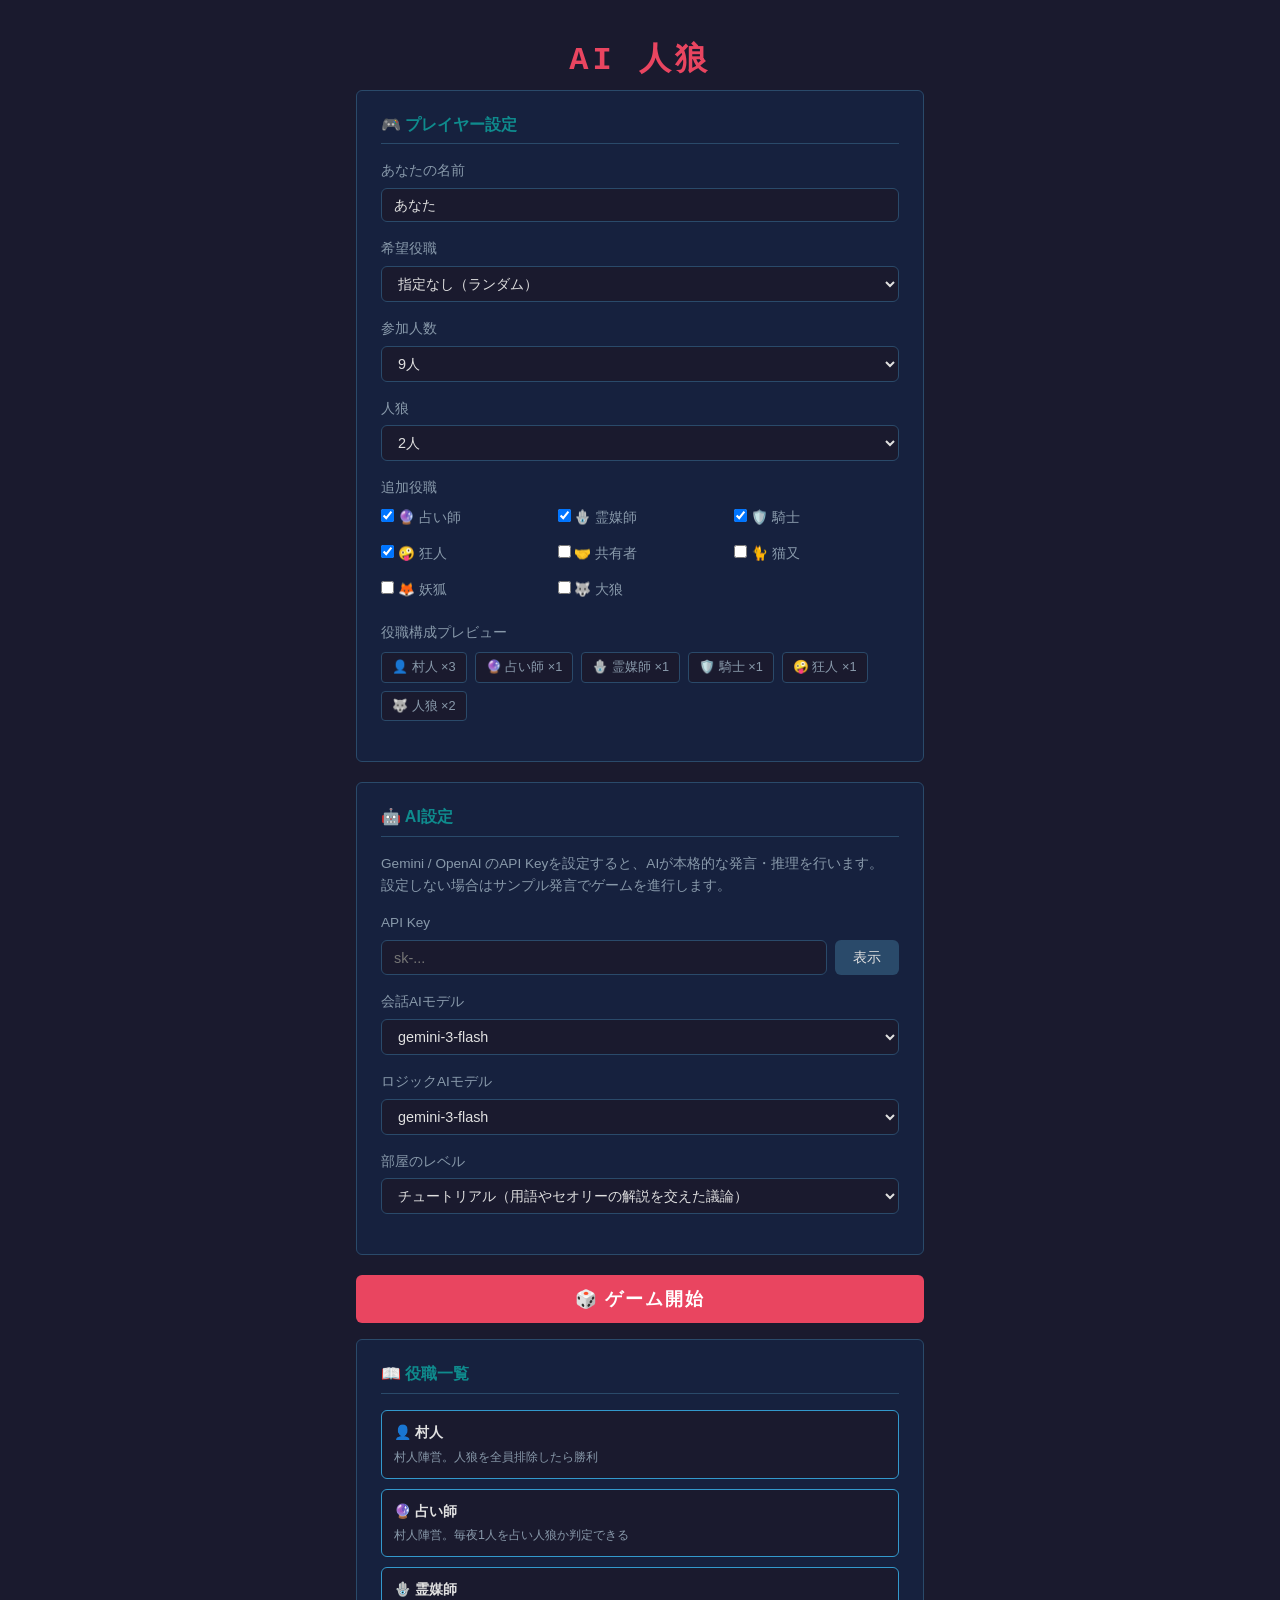
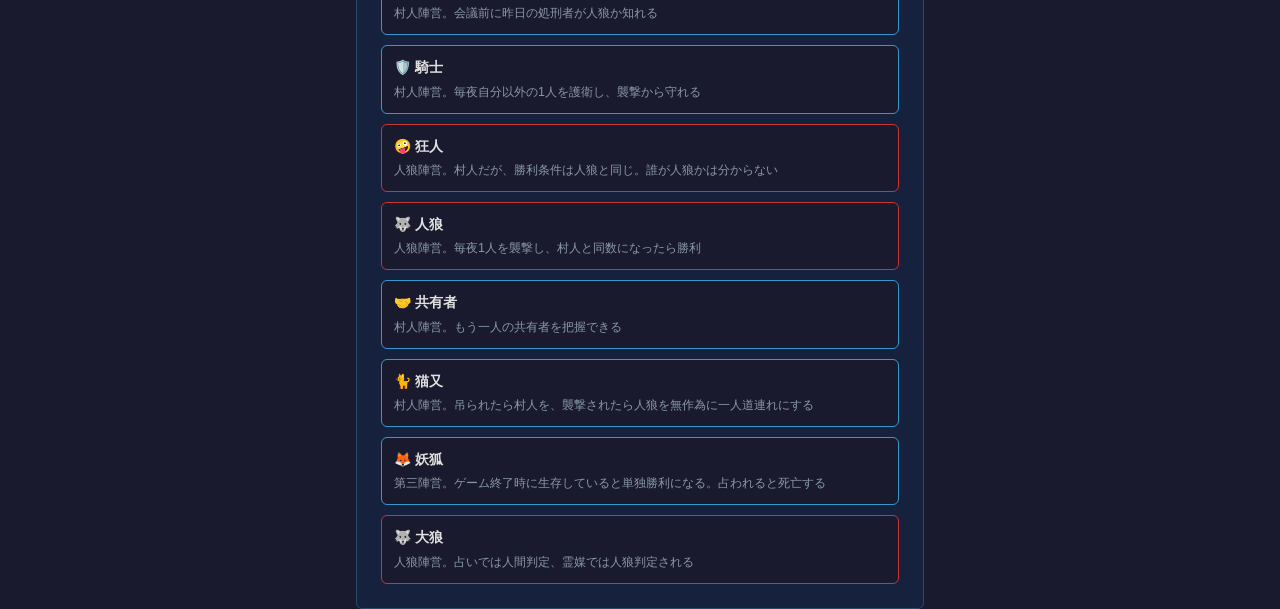
==== index.html @ 5c93369c "feat: implement all spec changes - role renames, portraits, vote modal, night actions, day0 seer, fi" ====
<!DOCTYPE html>
<html lang="ja">
<head>
  <meta charset="UTF-8" />
  <meta name="viewport" content="width=device-width, initial-scale=1.0" />
  <title>AI人狼 – ロビー</title>
  <link rel="stylesheet" href="css/style.css" />
</head>
<body>

  <main class="lobby">
    <h1 class="lobby__title">AI 人狼</h1>

    <button id="resume-btn" class="btn btn--secondary" style="display:none; width:100%; margin-bottom:16px;">
      ▶ 途中のゲームを再開する
    </button>

    <!-- ゲーム設定フォーム -->
    <form id="setup-form">
      <div class="card">
        <h2 class="card__title">🎮 プレイヤー設定</h2>

        <div class="form-group">
          <label for="player-name">あなたの名前</label>
          <input
            type="text"
            id="player-name"
            class="form-control"
            placeholder="村人A"
            maxlength="16"
            value="あなた"
          />
        </div>

        <div class="form-group">
          <label for="preferred-role">希望役職</label>
          <select id="preferred-role" class="form-control">
            <option value="">指定なし（ランダム）</option>
            <option value="villager">👤 村人</option>
            <option value="seer">🔮 占い師</option>
            <option value="medium">🪬 霊媒師</option>
            <option value="hunter">🛡️ 騎士</option>
            <option value="madman">🤪 狂人</option>
            <option value="werewolf">🐺 人狼</option>
            <option value="shared">🤝 共有者</option>
            <option value="cat">🐈 猫又</option>
            <option value="fox">🦊 妖狐</option>
            <option value="white_wolf">🐺 大狼</option>
          </select>
        </div>

        <div class="form-group">
          <label for="player-count">参加人数</label>
          <select id="player-count" class="form-control">
            <option value="8">8人</option>
            <option value="9" selected>9人</option>
            <option value="10">10人</option>
            <option value="11">11人</option>
            <option value="12">12人</option>
            <option value="13">13人</option>
            <option value="14">14人</option>
            <option value="15">15人</option>
          </select>
        </div>

        <div class="form-group">
          <label for="werewolf-count">人狼</label>
          <select id="werewolf-count" class="form-control">
            <option value="1">1人</option>
            <option value="2" selected>2人</option>
            <option value="3">3人</option>
            <option value="4">4人</option>
          </select>
        </div>

        <div class="form-group">
          <label>追加役職</label>
          <div class="role-options">
            <label class="role-option"><input type="checkbox" name="optional-role" value="seer" checked /> 🔮 占い師</label>
            <label class="role-option"><input type="checkbox" name="optional-role" value="medium" checked /> 🪬 霊媒師</label>
            <label class="role-option"><input type="checkbox" name="optional-role" value="hunter" checked /> 🛡️ 騎士</label>
            <label class="role-option"><input type="checkbox" name="optional-role" value="madman" checked /> 🤪 狂人</label>
            <label class="role-option"><input type="checkbox" name="optional-role" value="shared" /> 🤝 共有者</label>
            <label class="role-option"><input type="checkbox" name="optional-role" value="cat" /> 🐈 猫又</label>
            <label class="role-option"><input type="checkbox" name="optional-role" value="fox" /> 🦊 妖狐</label>
            <label class="role-option"><input type="checkbox" name="optional-role" value="white_wolf" /> 🐺 大狼</label>
          </div>
        </div>

        <div class="form-group">
          <label>役職構成プレビュー</label>
          <div id="role-preview" class="role-preview"></div>
        </div>
      </div>

      <div class="card">
        <h2 class="card__title">🤖 AI設定</h2>
        <p class="text-muted mt-1">
          Gemini / OpenAI のAPI Keyを設定すると、AIが本格的な発言・推理を行います。<br>
          設定しない場合はサンプル発言でゲームを進行します。
        </p>

        <div class="form-group mt-2">
          <label for="api-key">API Key</label>
          <div class="input-group">
            <input
              type="password"
              id="api-key"
              class="form-control"
              placeholder="sk-..."
              autocomplete="off"
            />
            <button type="button" id="toggle-api-key" class="btn btn--secondary">表示</button>
          </div>
        </div>

        <div class="form-group">
          <label for="ai-model">会話AIモデル</label>
          <select id="ai-model" class="form-control">
            <option value="gemini-3-flash" selected>gemini-3-flash</option>
            <option value="gemini-3.1-pro">gemini-3.0-pro</option>
            <option value="gpt-5">gpt-5</option>
            <option value="gpt-5-thinking">gpt-5-thinking</option>
            <option value="gpt-5.3">gpt-5.3</option>
            <option value="gpt-5.4">gpt-5.4</option>
            <option value="gpt-5.4-pro">gpt-5.4-pro</option>
          </select>
        </div>

        <div class="form-group">
          <label for="logic-ai-model">ロジックAIモデル</label>
          <select id="logic-ai-model" class="form-control">
            <option value="gemini-3-flash" selected>gemini-3-flash</option>
            <option value="gemini-3.1-pro">gemini-3.0-pro</option>
            <option value="gpt-5">gpt-5</option>
            <option value="gpt-5-thinking">gpt-5-thinking</option>
            <option value="gpt-5.3">gpt-5.3</option>
            <option value="gpt-5.4">gpt-5.4</option>
            <option value="gpt-5.4-pro">gpt-5.4-pro</option>
          </select>
        </div>

        <div class="form-group">
          <label for="room-level">部屋のレベル</label>
          <select id="room-level" class="form-control">
            <option value="tutorial" selected>チュートリアル（用語やセオリーの解説を交えた議論）</option>
            <option value="beginner">初級者</option>
            <option value="intermediate">中級者</option>
            <option value="advanced">上級者</option>
          </select>
        </div>
      </div>

      <button type="submit" class="btn btn--start">🎲 ゲーム開始</button>
    </form>

    <!-- ルール説明 -->
    <div class="card mt-2">
      <h2 class="card__title">📖 役職一覧</h2>
      <div class="rules-grid">
        <div class="role-card role-card--village">
          <div class="role-card__name">👤 村人</div>
          <div class="role-card__desc">村人陣営。人狼を全員排除したら勝利</div>
        </div>
        <div class="role-card role-card--village">
          <div class="role-card__name">🔮 占い師</div>
          <div class="role-card__desc">村人陣営。毎夜1人を占い人狼か判定できる</div>
        </div>
        <div class="role-card role-card--village">
          <div class="role-card__name">🪬 霊媒師</div>
          <div class="role-card__desc">村人陣営。会議前に昨日の処刑者が人狼か知れる</div>
        </div>
        <div class="role-card role-card--village">
          <div class="role-card__name">🛡️ 騎士</div>
          <div class="role-card__desc">村人陣営。毎夜自分以外の1人を護衛し、襲撃から守れる</div>
        </div>
        <div class="role-card role-card--werewolf">
          <div class="role-card__name">🤪 狂人</div>
          <div class="role-card__desc">人狼陣営。村人だが、勝利条件は人狼と同じ。誰が人狼かは分からない</div>
        </div>
        <div class="role-card role-card--werewolf">
          <div class="role-card__name">🐺 人狼</div>
          <div class="role-card__desc">人狼陣営。毎夜1人を襲撃し、村人と同数になったら勝利</div>
        </div>
        <div class="role-card role-card--village">
          <div class="role-card__name">🤝 共有者</div>
          <div class="role-card__desc">村人陣営。もう一人の共有者を把握できる</div>
        </div>
        <div class="role-card role-card--village">
          <div class="role-card__name">🐈 猫又</div>
          <div class="role-card__desc">村人陣営。吊られたら村人を、襲撃されたら人狼を無作為に一人道連れにする</div>
        </div>
        <div class="role-card role-card--village">
          <div class="role-card__name">🦊 妖狐</div>
          <div class="role-card__desc">第三陣営。ゲーム終了時に生存していると単独勝利になる。占われると死亡する</div>
        </div>
        <div class="role-card role-card--werewolf">
          <div class="role-card__name">🐺 大狼</div>
          <div class="role-card__desc">人狼陣営。占いでは人間判定、霊媒では人狼判定される</div>
        </div>
      </div>
    </div>
  </main>

  <script src="js/config.js"></script>
  <script src="js/game.js"></script>
  <script src="js/main.js"></script>
</body>
</html>
---- css/style.css ----
/* ===== リセット & ベース ===== */
*, *::before, *::after {
  box-sizing: border-box;
  margin: 0;
  padding: 0;
}

:root {
  --bg: #1a1a2e;
  --bg-card: #16213e;
  --bg-post: #0f3460;
  --bg-system: #1a3a1a;
  --accent: #e94560;
  --accent2: #0f8b8d;
  --text: #e0e0e0;
  --text-muted: #8899aa;
  --text-system: #88cc88;
  --border: #2a4a6a;
  --wolf: #cc3333;
  --village: #3399cc;
  --radius: 6px;
  --font-mono: 'Courier New', 'MS Gothic', monospace;
  --font-main: 'Segoe UI', 'Hiragino Kaku Gothic ProN', 'Meiryo', sans-serif;
}

html, body {
  height: 100%;
}

body {
  background-color: var(--bg);
  color: var(--text);
  font-family: var(--font-main);
  font-size: 14px;
  line-height: 1.6;
}

a { color: var(--accent2); text-decoration: none; }
a:hover { text-decoration: underline; }

h1, h2, h3 { line-height: 1.3; }

/* ===== サイトヘッダー ===== */
.site-header {
  background: var(--bg-card);
  border-bottom: 2px solid var(--accent);
  padding: 12px 20px;
  display: flex;
  align-items: center;
  gap: 12px;
}

.site-header__title {
  font-size: 1.4rem;
  font-weight: bold;
  color: var(--accent);
  font-family: var(--font-mono);
  letter-spacing: 2px;
}

.site-header__sub {
  font-size: 0.8rem;
  color: var(--text-muted);
}

/* ===== ロビーページ ===== */
.lobby {
  max-width: 600px;
  margin: 40px auto;
  padding: 0 16px;
}

.lobby__title {
  text-align: center;
  font-size: 2rem;
  color: var(--accent);
  font-family: var(--font-mono);
  letter-spacing: 4px;
  margin-bottom: 8px;
}

.lobby__subtitle {
  text-align: center;
  color: var(--text-muted);
  margin-bottom: 32px;
  font-size: 0.9rem;
}

.card {
  background: var(--bg-card);
  border: 1px solid var(--border);
  border-radius: var(--radius);
  padding: 24px;
  margin-bottom: 20px;
}

.card__title {
  font-size: 1rem;
  color: var(--accent2);
  margin-bottom: 16px;
  border-bottom: 1px solid var(--border);
  padding-bottom: 8px;
}

/* ===== フォーム ===== */
.form-group {
  margin-bottom: 16px;
}

.form-group label {
  display: block;
  margin-bottom: 6px;
  color: var(--text-muted);
  font-size: 0.85rem;
}

.form-control {
  width: 100%;
  background: var(--bg);
  border: 1px solid var(--border);
  border-radius: var(--radius);
  color: var(--text);
  padding: 8px 12px;
  font-size: 0.9rem;
  font-family: var(--font-main);
  transition: border-color 0.2s;
}

.form-control:focus {
  outline: none;
  border-color: var(--accent2);
}

.form-control option {
  background: var(--bg-card);
}

.input-group {
  display: flex;
  gap: 8px;
}

.input-group .form-control {
  flex: 1;
}

/* ===== ボタン ===== */
.btn {
  display: inline-block;
  padding: 8px 18px;
  border-radius: var(--radius);
  border: none;
  cursor: pointer;
  font-size: 0.9rem;
  font-family: var(--font-main);
  transition: opacity 0.15s, transform 0.1s;
  white-space: nowrap;
}

.btn:hover { opacity: 0.85; }
.btn:active { transform: scale(0.97); }
.btn:disabled { opacity: 0.5; cursor: not-allowed; transform: none; }

.btn--primary {
  background: var(--accent);
  color: #fff;
  font-weight: bold;
}

.btn--secondary {
  background: var(--border);
  color: var(--text);
}

.btn--start {
  width: 100%;
  padding: 12px;
  font-size: 1.1rem;
  background: var(--accent);
  color: #fff;
  font-weight: bold;
  letter-spacing: 2px;
}

.btn--vote {
  background: #5a2020;
  color: #ffaaaa;
  border: 1px solid #cc3333;
  margin: 4px;
}

.btn--vote:hover { background: #7a2020; }

.btn--night {
  background: #1a2a5a;
  color: #aaccff;
  border: 1px solid var(--border);
  margin: 4px;
}

.btn--night:hover { background: #2a3a7a; }

/* ===== 役職プレビュー ===== */
.role-preview {
  display: flex;
  flex-wrap: wrap;
  gap: 8px;
  margin-top: 8px;
}

.role-options {
  display: grid;
  grid-template-columns: repeat(auto-fit, minmax(160px, 1fr));
  gap: 8px 12px;
  margin-top: 8px;
}

.role-option {
  display: flex;
  align-items: center;
  gap: 8px;
  font-size: 0.85rem;
  color: var(--text);
}

.role-badge {
  background: var(--bg);
  border: 1px solid var(--border);
  border-radius: 4px;
  padding: 4px 10px;
  font-size: 0.8rem;
  color: var(--text-muted);
}

/* ===== ゲームページレイアウト ===== */
.game-layout {
  display: grid;
  grid-template-columns: 1fr 240px;
  grid-template-rows: auto 1fr auto auto;
  grid-template-areas:
    "header header"
    "bbs    sidebar"
    "action sidebar"
    "chat   sidebar";
  height: 100vh;
  gap: 0;
}

.game-header {
  grid-area: header;
  background: var(--bg-card);
  border-bottom: 1px solid var(--border);
  padding: 8px 16px;
  display: flex;
  align-items: center;
  gap: 16px;
  flex-wrap: wrap;
}

.game-header__phase {
  font-size: 1rem;
  font-weight: bold;
  color: var(--accent);
}

.game-header__day {
  color: var(--text-muted);
  font-size: 0.9rem;
}

.game-header__role {
  margin-left: auto;
  background: var(--bg);
  border: 1px solid var(--border);
  border-radius: 4px;
  padding: 4px 10px;
  font-size: 0.85rem;
  color: var(--accent2);
}

/* ===== BBS エリア ===== */
.bbs-area {
  grid-area: bbs;
  overflow: hidden;
  display: flex;
  flex-direction: column;
  border-right: 1px solid var(--border);
}

#bbs-container {
  flex: 1;
  overflow-y: auto;
  padding: 12px;
  scroll-behavior: smooth;
}

/* ===== BBS 投稿 ===== */
.bbs-post {
  margin-bottom: 4px;
  animation: fadeIn 0.2s ease;
}

@keyframes fadeIn {
  from { opacity: 0; transform: translateY(4px); }
  to   { opacity: 1; transform: translateY(0); }
}

.bbs-post__row {
  display: flex;
  align-items: baseline;
  gap: 8px;
  padding: 5px 10px;
  background: var(--bg-card);
  border: 1px solid var(--border);
  border-radius: var(--radius);
}

.bbs-post__bookmark {
  display: inline-flex;
  align-items: center;
}

.bbs-post__bookmark-checkbox {
  cursor: pointer;
}

.bbs-post__name {
  color: #ffcc66;
  font-weight: bold;
  white-space: nowrap;
  flex-shrink: 0;
  min-width: 60px;
  max-width: 140px;
  overflow: hidden;
  text-overflow: ellipsis;
}

.bbs-post__body {
  flex: 1;
  font-size: 0.9rem;
  line-height: 1.6;
  word-break: break-word;
}

/* 投票発言 */
.bbs-post--vote .bbs-post__body {
  color: #ffaaaa;
  font-style: italic;
}

/* システムメッセージ */
.bbs-post--system {
  margin: 8px 0;
}

.bbs-post__system {
  background: var(--bg-system);
  border: 1px solid #3a6a3a;
  border-radius: var(--radius);
  padding: 8px 14px;
  font-size: 0.85rem;
  color: var(--text-system);
  display: flex;
  align-items: center;
  gap: 8px;
}

/* フェーズヘッダー */
.bbs-phase-header {
  text-align: center;
  color: var(--text-muted);
  font-size: 0.8rem;
  letter-spacing: 2px;
  margin: 16px 0 8px;
  border-top: 1px dashed var(--border);
  padding-top: 12px;
}

/* タイピングインジケーター */
.bbs-typing {
  color: var(--text-muted);
  font-size: 0.8rem;
  font-style: italic;
  padding: 6px 12px;
  animation: blink 1s ease infinite;
}

@keyframes blink {
  0%, 100% { opacity: 1; }
  50% { opacity: 0.4; }
}

/* ===== アクションエリア ===== */
.action-area {
  grid-area: action;
  background: var(--bg-card);
  border-top: 1px solid var(--border);
  padding: 8px 16px;
  min-height: 0;
}

/* ===== 常時チャット入力バー ===== */
.chat-bar {
  grid-area: chat;
  background: var(--bg-card);
  border-top: 1px solid var(--accent);
  padding: 8px 12px;
}

.chat-form {
  display: flex;
  flex-direction: column;
  gap: 6px;
}

.chat-form__top {
  display: flex;
  gap: 8px;
  align-items: center;
}

#chat-top-actions {
  display: inline-flex;
  gap: 6px;
}

.chat-form__bottom {
  display: flex;
  gap: 8px;
  align-items: flex-end;
}

.chat-role-label {
  background: var(--bg);
  border: 1px solid var(--border);
  border-radius: 4px;
  padding: 4px 10px;
  font-size: 0.85rem;
  color: var(--accent2);
  white-space: nowrap;
  flex-shrink: 0;
}

.btn--sm {
  padding: 4px 10px;
  font-size: 0.8rem;
}

.co-role-select {
  width: auto;
  font-size: 0.8rem;
  padding: 4px 8px;
}

.chat-input {
  flex: 1;
  background: var(--bg);
  border: 1px solid var(--border);
  border-radius: var(--radius);
  color: var(--text);
  padding: 6px 10px;
  font-family: var(--font-main);
  font-size: 0.9rem;
  resize: none;
}

#chat-submit {
  align-self: stretch;
}

.chat-input:focus {
  outline: none;
  border-color: var(--accent2);
}

.action-label {
  color: var(--text-muted);
  font-size: 0.85rem;
  margin-bottom: 8px;
}
.sidebar {
  grid-area: sidebar;
  background: var(--bg-card);
  overflow-y: auto;
  padding: 12px;
}

.sidebar__title {
  font-size: 0.8rem;
  color: var(--text-muted);
  letter-spacing: 1px;
  margin-bottom: 10px;
  border-bottom: 1px solid var(--border);
  padding-bottom: 6px;
}

/* ===== プレイヤーカード ===== */
.player-card {
  display: flex;
  align-items: center;
  gap: 6px;
  padding: 8px 10px;
  margin-bottom: 6px;
  background: var(--bg);
  border: 1px solid var(--border);
  border-radius: var(--radius);
  font-size: 0.875rem;
  transition: opacity 0.3s;
  width: 100%;
  min-width: 0;
  box-sizing: border-box;
  text-align: left;
  cursor: pointer;
  color: inherit;
  appearance: none;
}

.player-card--dead {
  opacity: 0.4;
  text-decoration: line-through;
}

.player-card--active {
  border-color: #cccc00;
  background: #2a2800;
  box-shadow: 0 0 0 1px #cccc00 inset;
}

.player-card--vote-target {
  border-color: var(--accent);
  box-shadow: 0 0 0 1px var(--accent) inset;
}

.player-card:focus-visible {
  outline: 2px solid var(--accent2);
  outline-offset: 1px;
}

.player-card__name {
  flex: 1;
}

.badge {
  font-size: 0.7rem;
  padding: 2px 6px;
  border-radius: 3px;
  white-space: nowrap;
}

.badge--human {
  background: var(--accent2);
  color: #fff;
}

.badge--dead {
  background: #660000;
  color: #ffaaaa;
}

.btn--active {
  border: 1px solid var(--accent2);
}

.btn--bookmark-active {
  background: #7a3800;
  color: #ffaa44;
  border: 1px solid #ff8800;
}

/* ===== 終了モーダル ===== */
.modal-overlay {
  position: fixed;
  inset: 0;
  background: rgba(0, 0, 0, 0.75);
  display: flex;
  align-items: center;
  justify-content: center;
  z-index: 100;
}

.modal-overlay.hidden {
  display: none;
}

.modal {
  background: var(--bg-card);
  border: 2px solid var(--accent);
  border-radius: var(--radius);
  padding: 32px;
  max-width: 440px;
  width: 90%;
  text-align: center;
}

.modal__title {
  font-size: 1.5rem;
  color: var(--accent);
  margin-bottom: 20px;
  font-family: var(--font-mono);
}

.end-result {
  font-size: 1.3rem;
  font-weight: bold;
  margin-bottom: 12px;
}

.player-roles {
  margin: 16px 0;
  text-align: left;
  font-size: 0.85rem;
  color: var(--text-muted);
  line-height: 2;
}

.font-bold { font-weight: bold; color: var(--text); }

/* ===== ルール説明 ===== */
.rules-grid {
  display: grid;
  grid-template-columns: 1fr;
  gap: 10px;
  margin-top: 8px;
}

.role-card {
  background: var(--bg);
  border: 1px solid var(--border);
  border-radius: var(--radius);
  padding: 10px 12px;
}

.role-card__name {
  font-weight: bold;
  margin-bottom: 4px;
}

.role-card__desc {
  font-size: 0.78rem;
  color: var(--text-muted);
}

.role-card--werewolf { border-color: var(--wolf); }
.role-card--village  { border-color: var(--village); }

/* ===== ユーティリティ ===== */
.text-center { text-align: center; }
.mt-1 { margin-top: 8px; }
.mt-2 { margin-top: 16px; }
.text-muted { color: var(--text-muted); font-size: 0.85rem; }

/* ===== スクロールバー ===== */
::-webkit-scrollbar { width: 6px; }
::-webkit-scrollbar-track { background: var(--bg); }
::-webkit-scrollbar-thumb { background: var(--border); border-radius: 3px; }

/* ===== レスポンシブ ===== */
@media (max-width: 640px) {
  .game-layout {
    grid-template-columns: 1fr;
    grid-template-rows: auto 1fr auto auto auto;
    grid-template-areas:
      "header"
      "bbs"
      "action"
      "chat"
      "sidebar";
  }

  .sidebar {
    border-top: 1px solid var(--border);
    overflow-x: auto;
    overflow-y: hidden;
    display: flex;
    flex-wrap: nowrap;
    gap: 6px;
    padding: 6px 8px;
    align-items: center;
  }

  .sidebar__title {
    display: none;
  }

  #player-list {
    display: flex;
    flex-wrap: nowrap;
    gap: 6px;
    align-items: center;
  }

  .player-card {
    padding: 4px 8px;
    font-size: 0.8rem;
    flex-shrink: 0;
    white-space: nowrap;
    margin-bottom: 0;
    max-width: 160px;
    overflow: hidden;
  }

  .bbs-area {
    border-right: none;
  }
}

@media (min-width: 900px) {
  .game-layout {
    grid-template-columns: minmax(0, 1fr) 280px;
  }
}

/* ===== ロジックAI モーダル ===== */
.modal--logic-ai {
  max-width: 560px;
  text-align: left;
}

.logic-ai-content {
  background: var(--bg);
  border: 1px solid var(--border);
  border-radius: var(--radius);
  padding: 14px 16px;
  font-size: 0.85rem;
  line-height: 1.8;
  color: var(--text);
  white-space: pre-wrap;
  max-height: 60vh;
  overflow-y: auto;
  margin-top: 12px;
}

/* ===== ポートレート画像 ===== */
.player-portrait {
  object-fit: cover;
  border-radius: 4px;
  flex-shrink: 0;
  display: inline-block;
  vertical-align: middle;
}

.player-portrait--card {
  width: 70px;
  height: 70px;
}

.player-portrait--post {
  width: 40px;
  height: 40px;
  border-radius: 3px;
}

/* ===== アクションモーダル（投票・夜行動） ===== */
.modal--action {
  max-width: 360px;
}

.modal-player-list {
  display: flex;
  flex-direction: column;
  gap: 8px;
  margin-top: 12px;
  max-height: 50vh;
  overflow-y: auto;
}

.modal-player-btn {
  width: 100%;
  text-align: center;
  padding: 10px 16px;
  font-size: 1rem;
}

/* ===== player-card のポートレート対応 ===== */
.player-card__name {
  flex: 1;
  display: flex;
  align-items: center;
  gap: 8px;
  min-width: 0;
}

/* bbs-post__row のポートレート整列 */
.bbs-post__row {
  align-items: center;
}
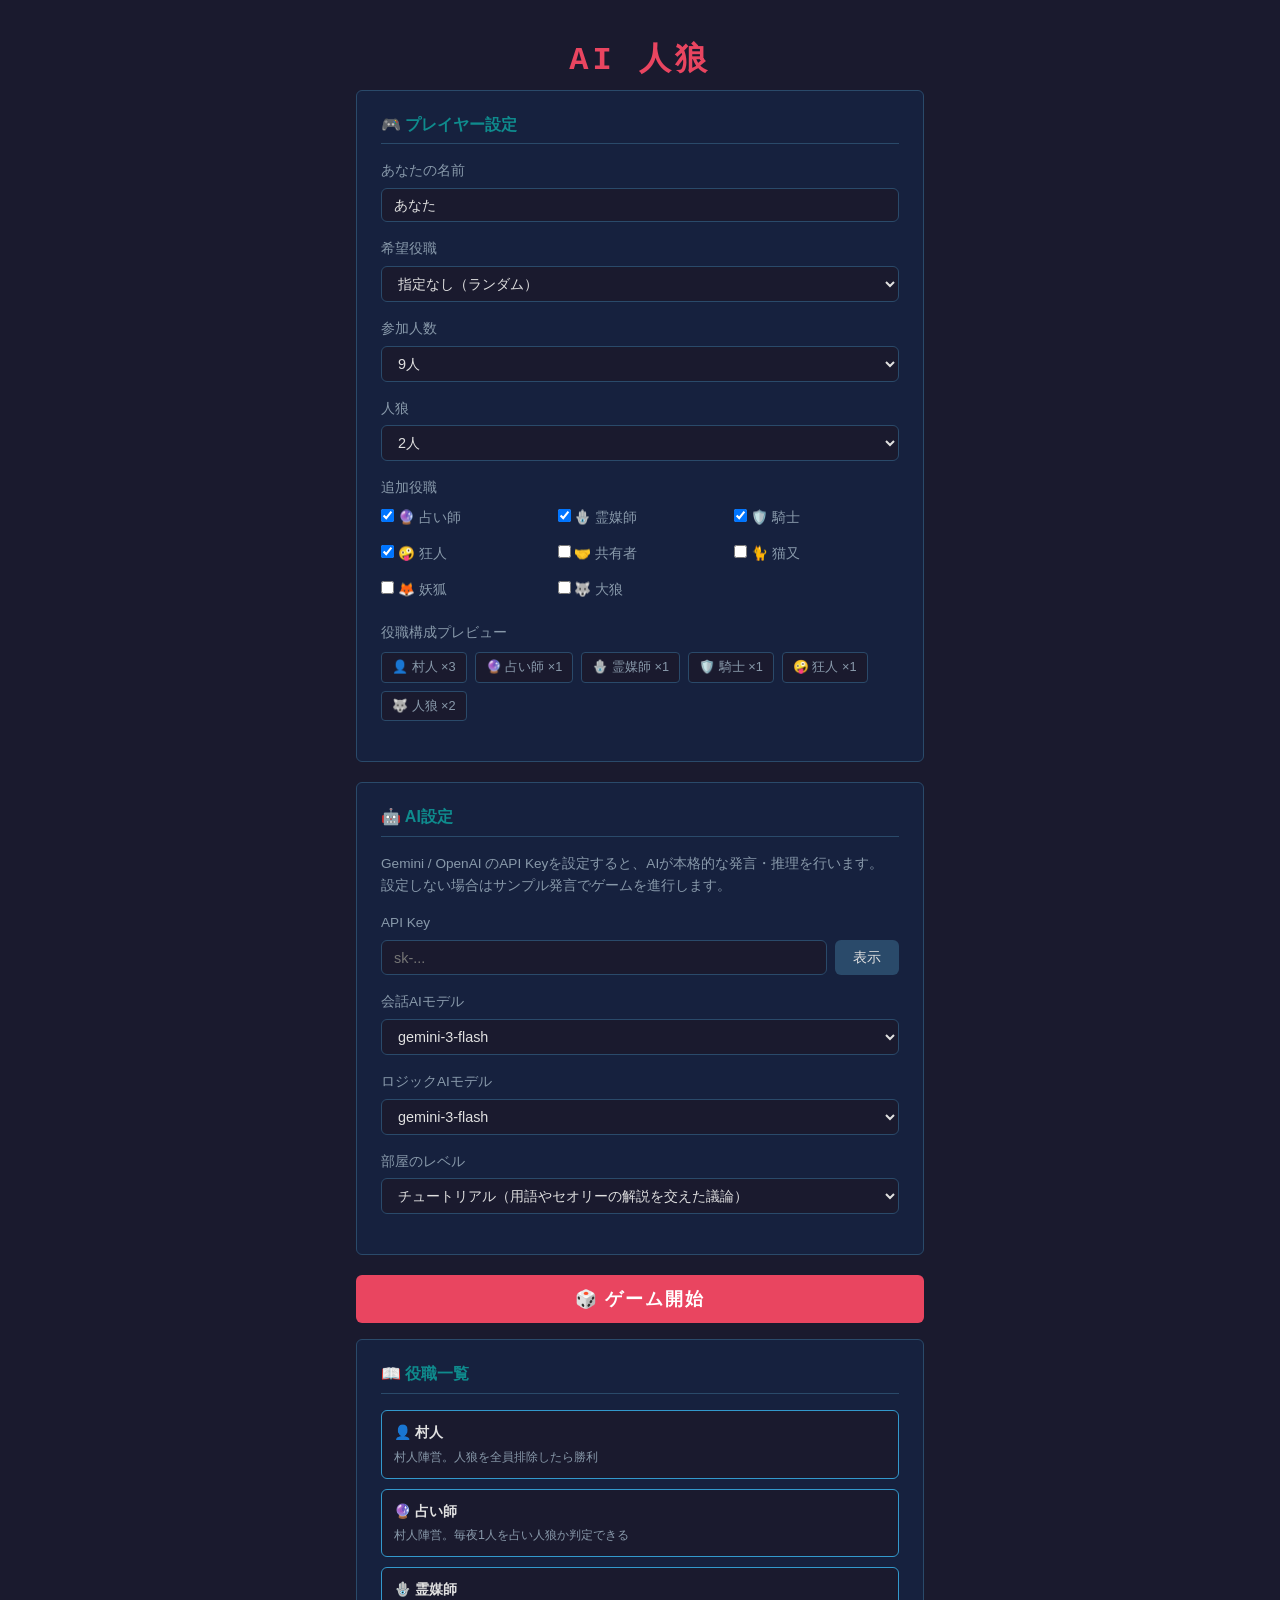
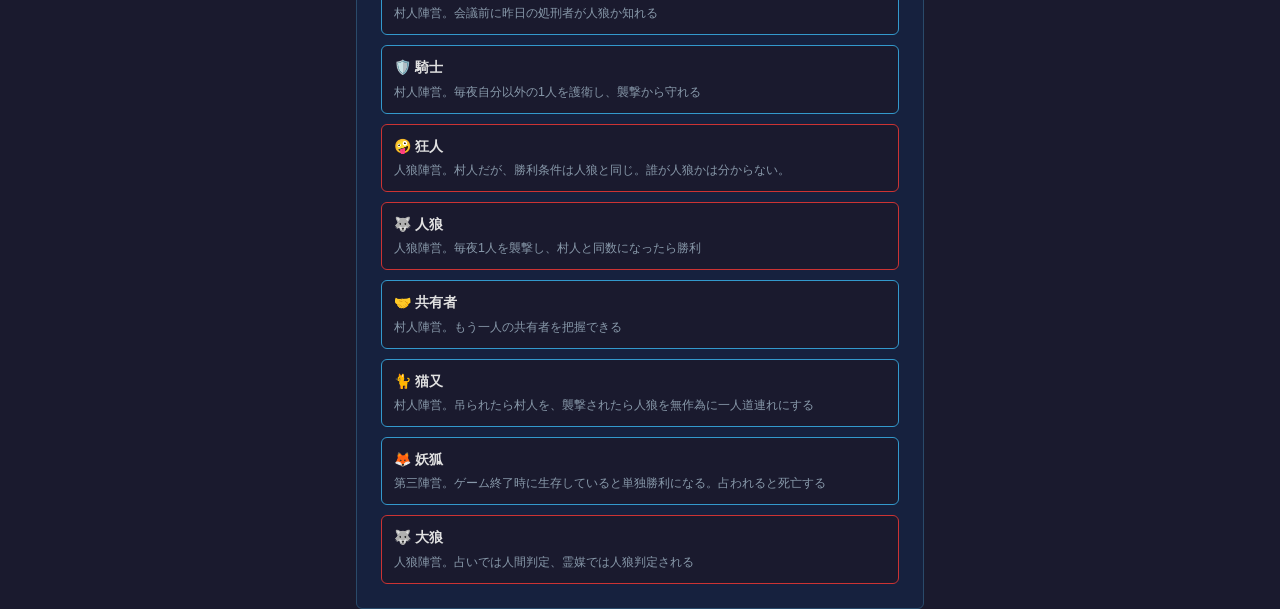
==== commit 612ecf1d: "fix: address code review - isActualWolf helper, CSS variables, remove redundant renderVoteSubmitButt" ====
--- a/index.html
+++ b/index.html
@@ -176,7 +176,7 @@
         </div>
         <div class="role-card role-card--werewolf">
           <div class="role-card__name">🤪 狂人</div>
-          <div class="role-card__desc">人狼陣営。村人だが、勝利条件は人狼と同じ。誰が人狼かは分からない</div>
+          <div class="role-card__desc">人狼陣営。村人だが、勝利条件は人狼と同じ。誰が人狼かは分からない。</div>
         </div>
         <div class="role-card role-card--werewolf">
           <div class="role-card__name">🐺 人狼</div>
--- a/css/style.css
+++ b/css/style.css
@@ -21,6 +21,10 @@
   --radius: 6px;
   --font-mono: 'Courier New', 'MS Gothic', monospace;
   --font-main: 'Segoe UI', 'Hiragino Kaku Gothic ProN', 'Meiryo', sans-serif;
+  --filter-player-color: #cccc00;
+  --filter-player-bg: #2a2800;
+  --filter-bookmark-color: #ff8800;
+  --filter-bookmark-bg: #2a1800;
 }
 
 html, body {
@@ -521,9 +525,9 @@
 }
 
 .player-card--active {
-  border-color: #cccc00;
-  background: #2a2800;
-  box-shadow: 0 0 0 1px #cccc00 inset;
+  border-color: var(--filter-player-color);
+  background: var(--filter-player-bg);
+  box-shadow: 0 0 0 1px var(--filter-player-color) inset;
 }
 
 .player-card--vote-target {
@@ -564,7 +568,7 @@
 .btn--bookmark-active {
   background: #7a3800;
   color: #ffaa44;
-  border: 1px solid #ff8800;
+  border: 1px solid var(--filter-bookmark-color);
 }
 
 /* ===== 終了モーダル ===== */
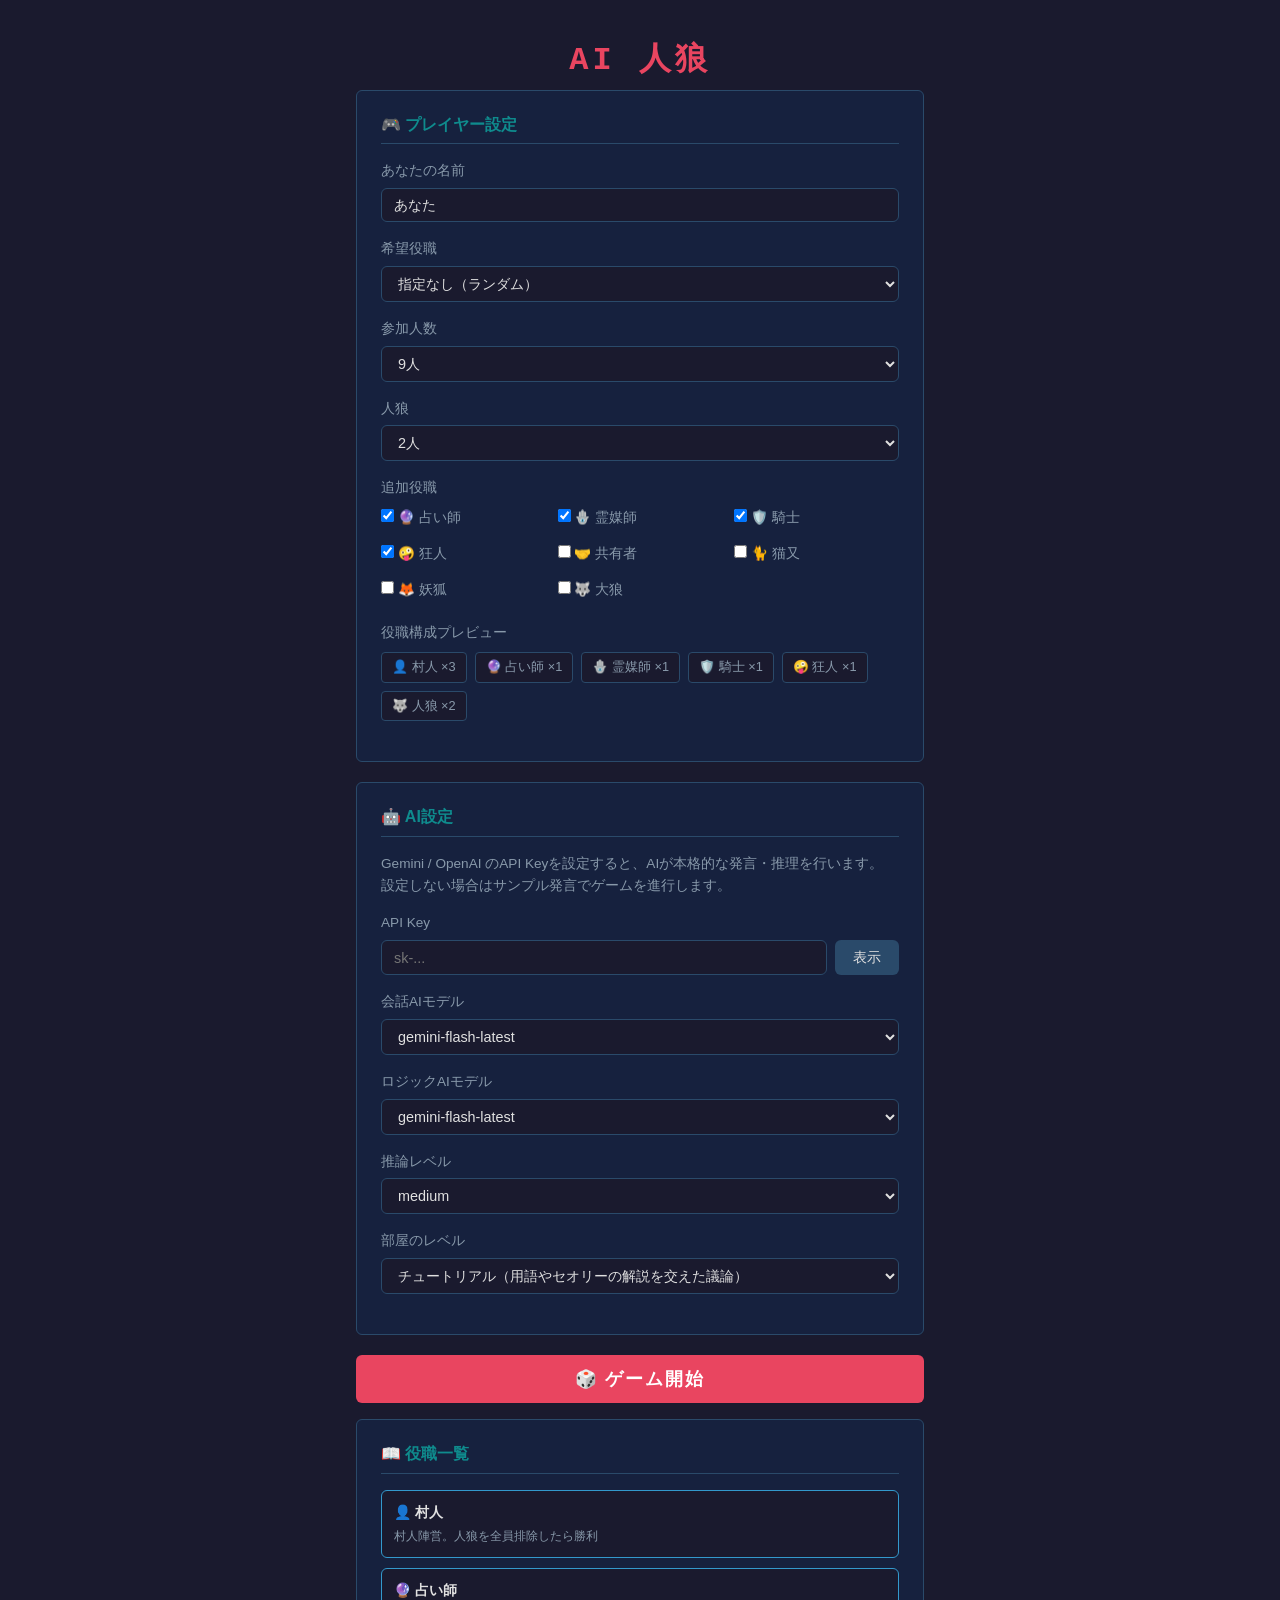
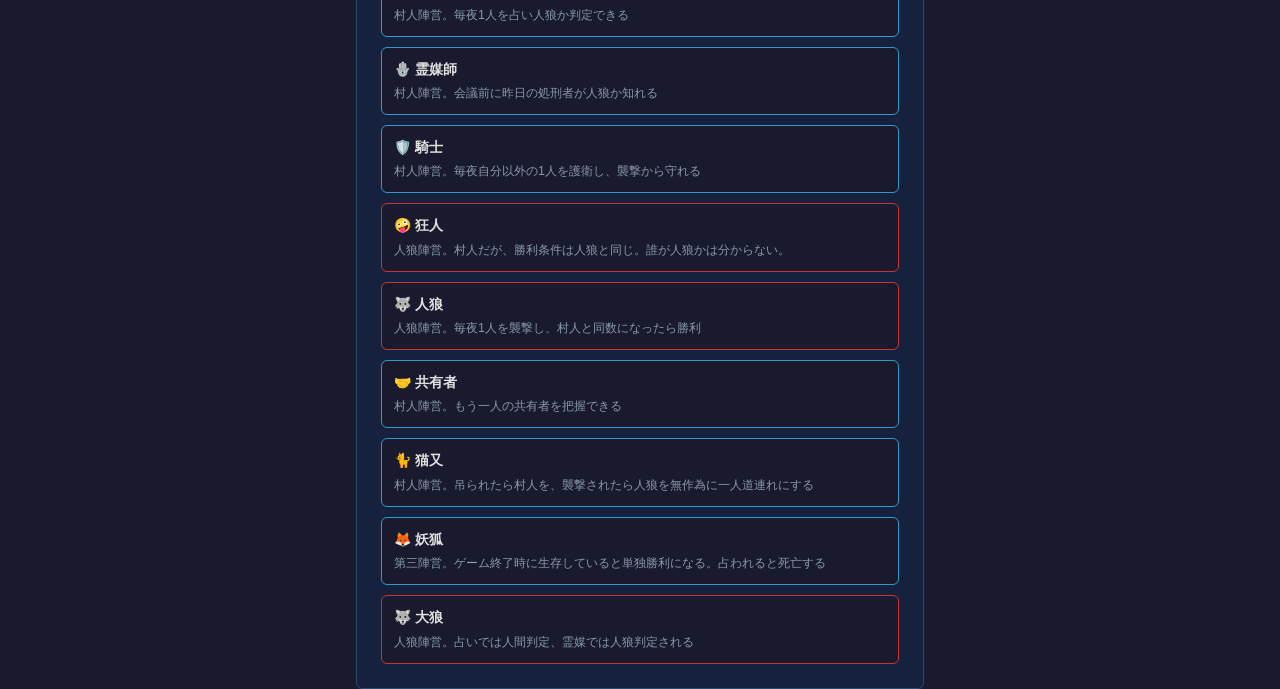
==== commit 5095d231: "feat: update supported LLM models and add reasoning effort setting Agent-Logs-Url: https://github.co" ====
--- a/index.html
+++ b/index.html
@@ -117,26 +117,33 @@
         <div class="form-group">
           <label for="ai-model">会話AIモデル</label>
           <select id="ai-model" class="form-control">
-            <option value="gemini-3-flash" selected>gemini-3-flash</option>
-            <option value="gemini-3.1-pro">gemini-3.0-pro</option>
-            <option value="gpt-5">gpt-5</option>
-            <option value="gpt-5-thinking">gpt-5-thinking</option>
-            <option value="gpt-5.3">gpt-5.3</option>
+            <option value="gemini-flash-latest" selected>gemini-flash-latest</option>
+            <option value="gemini-pro-latest">gemini-pro-latest</option>
+            <option value="gemini-flash-lite-latest">gemini-flash-lite-latest</option>
+            <option value="gpt-5.4-mini">gpt-5.4-mini</option>
             <option value="gpt-5.4">gpt-5.4</option>
-            <option value="gpt-5.4-pro">gpt-5.4-pro</option>
+            <option value="gpt-5.4-nano">gpt-5.4-nano</option>
           </select>
         </div>
 
         <div class="form-group">
           <label for="logic-ai-model">ロジックAIモデル</label>
           <select id="logic-ai-model" class="form-control">
-            <option value="gemini-3-flash" selected>gemini-3-flash</option>
-            <option value="gemini-3.1-pro">gemini-3.0-pro</option>
-            <option value="gpt-5">gpt-5</option>
-            <option value="gpt-5-thinking">gpt-5-thinking</option>
-            <option value="gpt-5.3">gpt-5.3</option>
+            <option value="gemini-flash-latest" selected>gemini-flash-latest</option>
+            <option value="gemini-pro-latest">gemini-pro-latest</option>
+            <option value="gemini-flash-lite-latest">gemini-flash-lite-latest</option>
+            <option value="gpt-5.4-mini">gpt-5.4-mini</option>
             <option value="gpt-5.4">gpt-5.4</option>
-            <option value="gpt-5.4-pro">gpt-5.4-pro</option>
+            <option value="gpt-5.4-nano">gpt-5.4-nano</option>
+          </select>
+        </div>
+
+        <div class="form-group">
+          <label for="reasoning-effort">推論レベル</label>
+          <select id="reasoning-effort" class="form-control">
+            <option value="low">low</option>
+            <option value="medium" selected>medium</option>
+            <option value="high">high</option>
           </select>
         </div>
 
--- a/css/style.css
+++ b/css/style.css
@@ -24,7 +24,9 @@
   --filter-player-color: #cccc00;
   --filter-player-bg: #2a2800;
   --filter-bookmark-color: #ff8800;
-  --filter-bookmark-bg: #2a1800;
+  --filter-bookmark-bg: #153525;
+  --bbs-name-width: 86px;
+  --dead-player-portrait-opacity: 0.45;
 }
 
 html, body {
@@ -240,11 +242,10 @@
 .game-layout {
   display: grid;
   grid-template-columns: 1fr 240px;
-  grid-template-rows: auto 1fr auto auto;
+  grid-template-rows: auto 1fr auto;
   grid-template-areas:
     "header header"
     "bbs    sidebar"
-    "action sidebar"
     "chat   sidebar";
   height: 100vh;
   gap: 0;
@@ -289,6 +290,7 @@
   display: flex;
   flex-direction: column;
   border-right: 1px solid var(--border);
+  position: relative;
 }
 
 #bbs-container {
@@ -328,15 +330,26 @@
   cursor: pointer;
 }
 
+.bbs-post__row--bookmarked {
+  background: #23324b;
+}
+
+.bbs-post__row--whisper,
+.bbs-post__row--wolf-chat {
+  background: #2a1010;
+  border-color: #7a2020;
+}
+
 .bbs-post__name {
-  color: #ffcc66;
+  color: #ffffff;
   font-weight: bold;
-  white-space: nowrap;
+  white-space: normal;
   flex-shrink: 0;
-  min-width: 60px;
-  max-width: 140px;
+  width: var(--bbs-name-width);
   overflow: hidden;
-  text-overflow: ellipsis;
+  line-height: 1.25;
+  text-align: left;
+  word-break: break-word;
 }
 
 .bbs-post__body {
@@ -350,6 +363,11 @@
 .bbs-post--vote .bbs-post__body {
   color: #ffaaaa;
   font-style: italic;
+}
+
+.bbs-post__whisper-prefix {
+  color: #d7b5ff;
+  font-weight: bold;
 }
 
 /* システムメッセージ */
@@ -394,15 +412,6 @@
   50% { opacity: 0.4; }
 }
 
-/* ===== アクションエリア ===== */
-.action-area {
-  grid-area: action;
-  background: var(--bg-card);
-  border-top: 1px solid var(--border);
-  padding: 8px 16px;
-  min-height: 0;
-}
-
 /* ===== 常時チャット入力バー ===== */
 .chat-bar {
   grid-area: chat;
@@ -468,13 +477,20 @@
   resize: none;
 }
 
-#chat-submit {
+#chat-submit,
+#whisper-mode-btn {
   align-self: stretch;
 }
 
 .chat-input:focus {
   outline: none;
   border-color: var(--accent2);
+}
+
+.btn--whisper-active {
+  background: #3a1f4d;
+  color: #e8c8ff;
+  border: 1px solid #8a5fb3;
 }
 
 .action-label {
@@ -509,7 +525,7 @@
   border: 1px solid var(--border);
   border-radius: var(--radius);
   font-size: 0.875rem;
-  transition: opacity 0.3s;
+  transition: border-color 0.2s, box-shadow 0.2s;
   width: 100%;
   min-width: 0;
   box-sizing: border-box;
@@ -520,8 +536,12 @@
 }
 
 .player-card--dead {
-  opacity: 0.4;
-  text-decoration: line-through;
+  opacity: 1;
+  text-decoration: none;
+}
+
+.player-card--dead .player-portrait--card {
+  opacity: var(--dead-player-portrait-opacity);
 }
 
 .player-card--active {
@@ -533,6 +553,10 @@
 .player-card--vote-target {
   border-color: var(--accent);
   box-shadow: 0 0 0 1px var(--accent) inset;
+}
+
+.player-card--human {
+  border-width: 3px;
 }
 
 .player-card:focus-visible {
@@ -551,11 +575,6 @@
   white-space: nowrap;
 }
 
-.badge--human {
-  background: var(--accent2);
-  color: #fff;
-}
-
 .badge--dead {
   background: #660000;
   color: #ffaaaa;
@@ -569,6 +588,10 @@
   background: #7a3800;
   color: #ffaa44;
   border: 1px solid var(--filter-bookmark-color);
+}
+
+.ally-name {
+  text-decoration: underline;
 }
 
 /* ===== 終了モーダル ===== */
@@ -662,11 +685,10 @@
 @media (max-width: 640px) {
   .game-layout {
     grid-template-columns: 1fr;
-    grid-template-rows: auto 1fr auto auto auto;
+    grid-template-rows: auto 1fr auto auto;
     grid-template-areas:
       "header"
       "bbs"
-      "action"
       "chat"
       "sidebar";
   }
@@ -697,10 +719,20 @@
     padding: 4px 8px;
     font-size: 0.8rem;
     flex-shrink: 0;
-    white-space: nowrap;
     margin-bottom: 0;
-    max-width: 160px;
+    max-width: 90px;
     overflow: hidden;
+  }
+
+  .player-card__name {
+    flex-direction: column;
+    align-items: flex-start;
+    gap: 2px;
+  }
+
+  .player-portrait--card {
+    width: 56px;
+    height: 56px;
   }
 
   .bbs-area {
@@ -756,7 +788,7 @@
 
 /* ===== アクションモーダル（投票・夜行動） ===== */
 .modal--action {
-  max-width: 360px;
+  max-width: 90%;
 }
 
 .modal-player-list {
@@ -766,13 +798,63 @@
   margin-top: 12px;
   max-height: 50vh;
   overflow-y: auto;
+  align-items: center;
 }
 
 .modal-player-btn {
-  width: 100%;
-  text-align: center;
+  width: 90%;
+  text-align: left;
   padding: 10px 16px;
   font-size: 1rem;
+  display: flex;
+  align-items: center;
+  gap: 10px;
+}
+
+.modal-player-btn__name {
+  min-width: 0;
+}
+
+.hidden {
+  display: none !important;
+}
+
+.btn--attention {
+  animation: actionBlink 1s ease-in-out infinite;
+}
+
+@media (prefers-reduced-motion: reduce) {
+  .btn--attention {
+    animation: none;
+  }
+}
+
+@keyframes actionBlink {
+  0%, 100% { opacity: 1; box-shadow: none; }
+  50% { opacity: 0.6; box-shadow: 0 0 0 1px rgba(255, 255, 255, 0.4); }
+}
+
+.bbs-scroll-bottom-btn {
+  position: absolute;
+  right: 14px;
+  bottom: 12px;
+  z-index: 3;
+  border: 1px solid var(--border);
+}
+
+.bbs-scroll-day-controls {
+  position: absolute;
+  top: 10px;
+  right: 10px;
+  display: inline-flex;
+  flex-direction: column;
+  gap: 4px;
+  z-index: 3;
+}
+
+.bbs-scroll-day-controls .btn {
+  font-size: 1.2rem;
+  padding: 6px 15px;
 }
 
 /* ===== player-card のポートレート対応 ===== */
@@ -788,3 +870,52 @@
 .bbs-post__row {
   align-items: center;
 }
+
+/* ===== ポートレートラッパー（死亡オーバーレイ用） ===== */
+.player-portrait-wrapper {
+  position: relative;
+  display: inline-block;
+  flex-shrink: 0;
+}
+
+.player-dead-label {
+  position: absolute;
+  bottom: 0;
+  left: 0;
+  right: 0;
+  background: rgba(0, 0, 0, 0.72);
+  color: #ffaaaa;
+  font-size: 0.65rem;
+  font-weight: bold;
+  text-align: center;
+  padding: 2px 0;
+  border-radius: 0 0 4px 4px;
+  pointer-events: none;
+}
+
+/* ===== CO役職ごとのプレイヤー名カラー ===== */
+.player-name-text {
+  color: #ffffff;
+}
+.player-name--co-villager  { color: #ffffff; }
+.player-name--co-seer      { color: #ff88cc; }
+.player-name--co-medium    { color: #5599ff; }
+.player-name--co-hunter    { color: #00bbaa; }
+.player-name--co-madman    { color: #ff9933; }
+.player-name--co-werewolf  { color: #ff4444; }
+.player-name--co-white_wolf { color: #cc0000; }
+.player-name--co-shared    { color: #44cc66; }
+.player-name--co-cat       { color: #ffcc00; }
+.player-name--co-fox       { color: #FF00FF; }
+
+/* ===== 人狼専用チャット背景 ===== */
+.chat-bar--wolf-chat {
+  background: #2a0a0a;
+  border-top-color: #cc2222;
+}
+
+.chat-input--wolf-chat {
+  background: #1a0505;
+  border-color: #7a2020;
+}
+
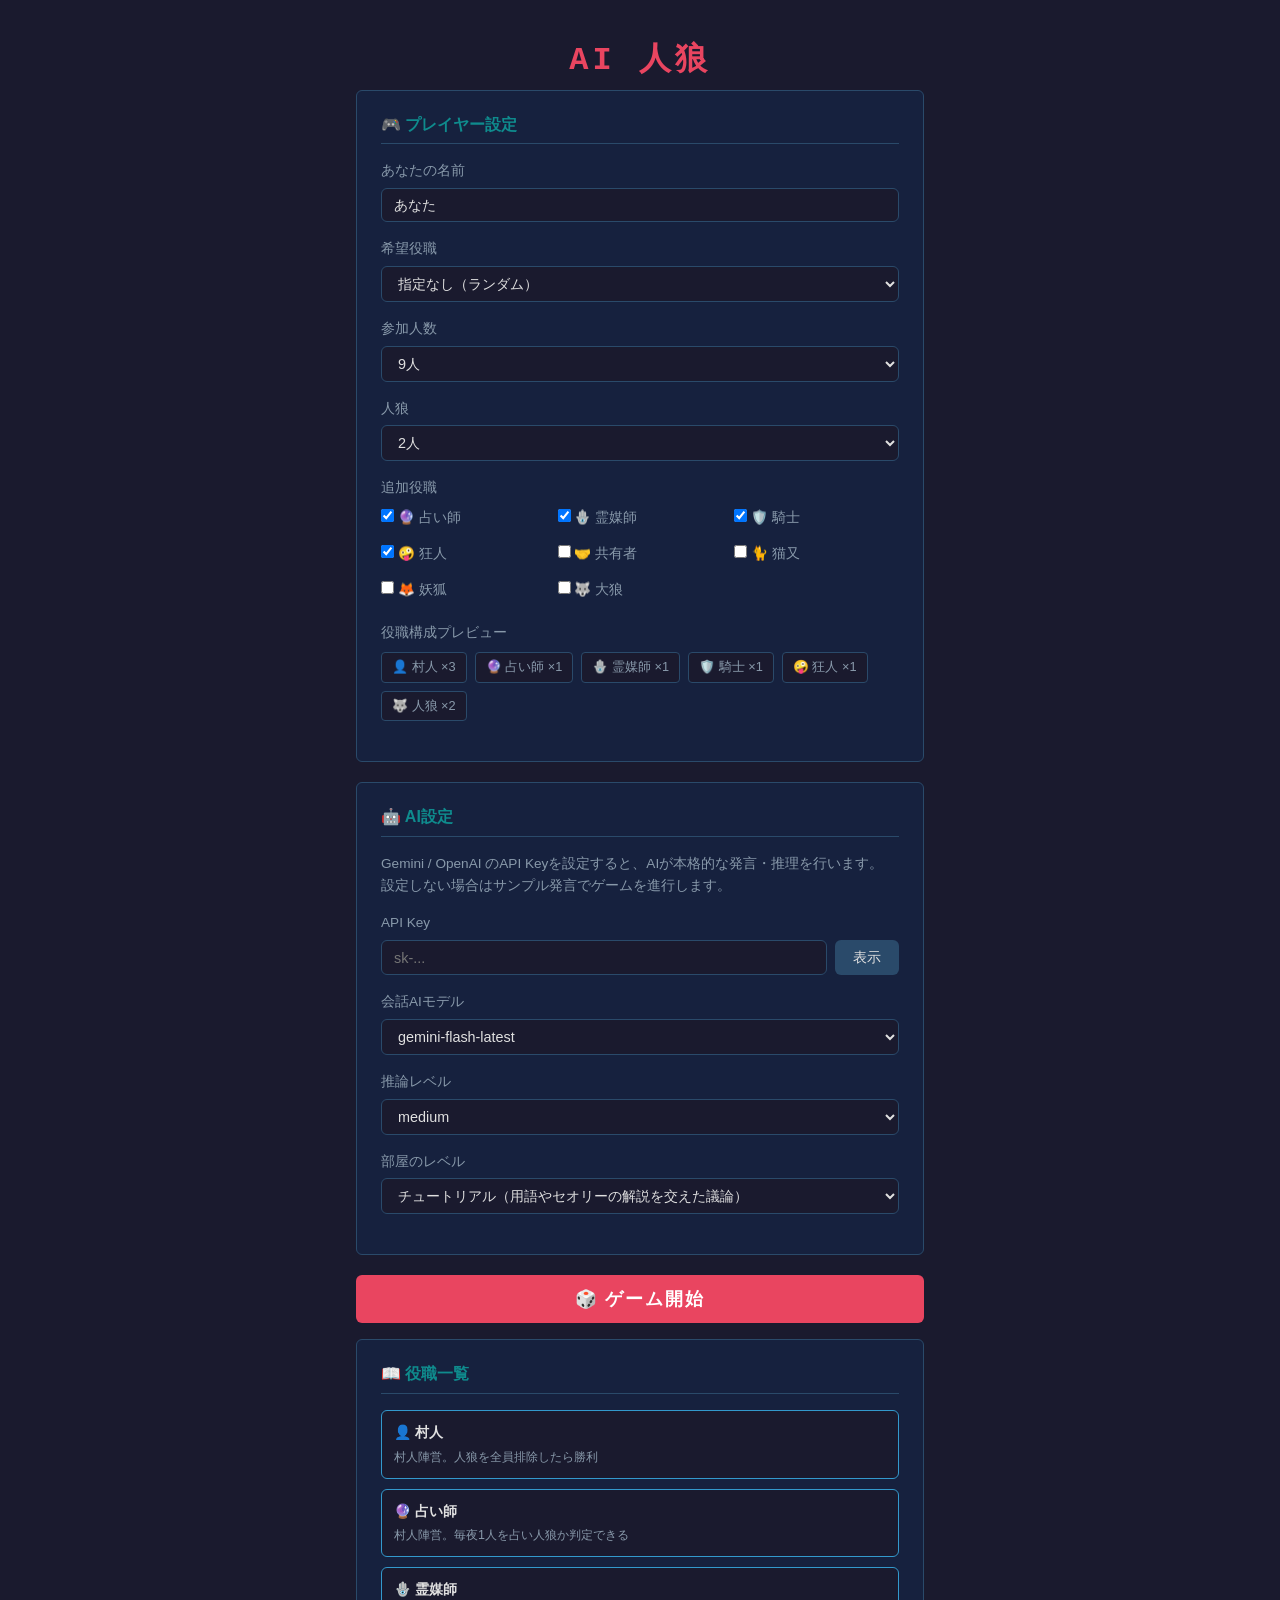
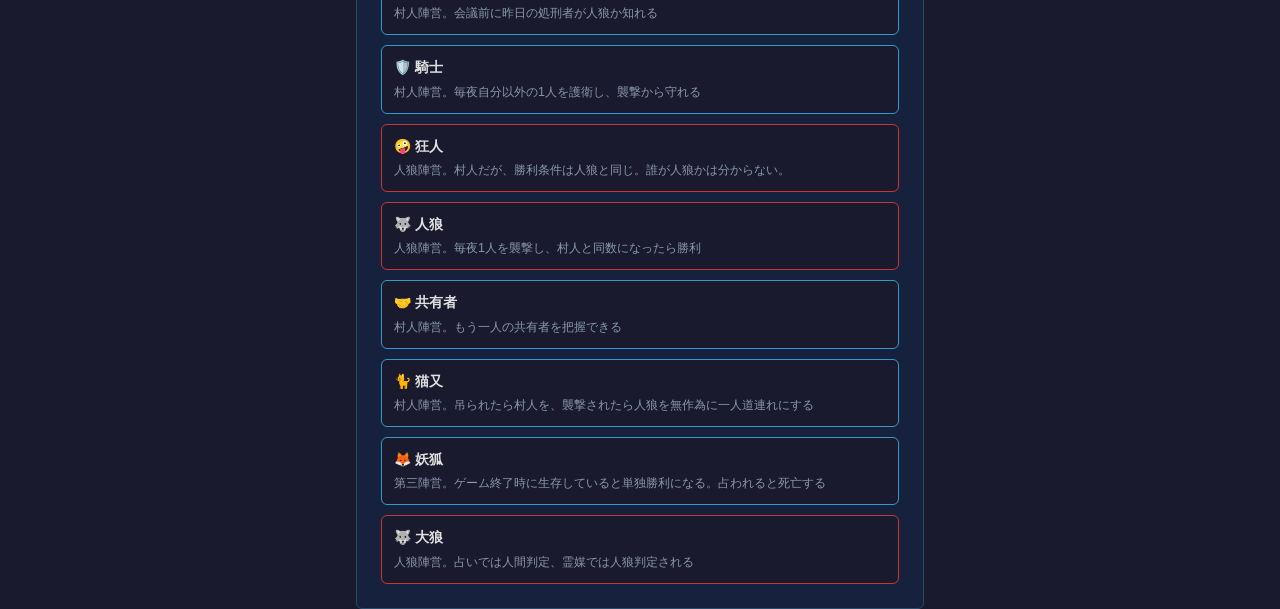
==== commit ec7320a4: "fix: JSON parsing, remove delay/abstention, remove logic AI model dropdown, add LLM logging, update " ====
--- a/index.html
+++ b/index.html
@@ -127,18 +127,6 @@
         </div>
 
         <div class="form-group">
-          <label for="logic-ai-model">ロジックAIモデル</label>
-          <select id="logic-ai-model" class="form-control">
-            <option value="gemini-flash-latest" selected>gemini-flash-latest</option>
-            <option value="gemini-pro-latest">gemini-pro-latest</option>
-            <option value="gemini-flash-lite-latest">gemini-flash-lite-latest</option>
-            <option value="gpt-5.4-mini">gpt-5.4-mini</option>
-            <option value="gpt-5.4">gpt-5.4</option>
-            <option value="gpt-5.4-nano">gpt-5.4-nano</option>
-          </select>
-        </div>
-
-        <div class="form-group">
           <label for="reasoning-effort">推論レベル</label>
           <select id="reasoning-effort" class="form-control">
             <option value="low">low</option>
--- a/css/style.css
+++ b/css/style.css
@@ -919,3 +919,57 @@
   border-color: #7a2020;
 }
 
+/* ===== ローディングオーバーレイ ===== */
+.loading-overlay {
+  position: fixed;
+  inset: 0;
+  background: rgba(0, 0, 0, 0.72);
+  display: flex;
+  align-items: center;
+  justify-content: center;
+  z-index: 2000;
+}
+
+.loading-overlay.hidden {
+  display: none;
+}
+
+.loading-overlay__content {
+  text-align: center;
+}
+
+.loading-spinner {
+  width: 48px;
+  height: 48px;
+  border: 4px solid var(--border);
+  border-top-color: var(--accent);
+  border-radius: 50%;
+  animation: spin 0.8s linear infinite;
+  margin: 0 auto 14px;
+}
+
+.loading-overlay__text {
+  font-size: 0.95rem;
+  color: var(--text-muted);
+}
+
+@keyframes spin {
+  to { transform: rotate(360deg); }
+}
+
+/* ===== 様子を見るボタン ===== */
+.btn--watch {
+  background: #1a3a2a;
+  color: #66cc99;
+  border: 1px solid #2a5a3a;
+}
+
+.btn--watch:hover:not(:disabled) {
+  background: #1f4a35;
+}
+
+.btn--watch:disabled {
+  opacity: 0.5;
+  cursor: not-allowed;
+}
+
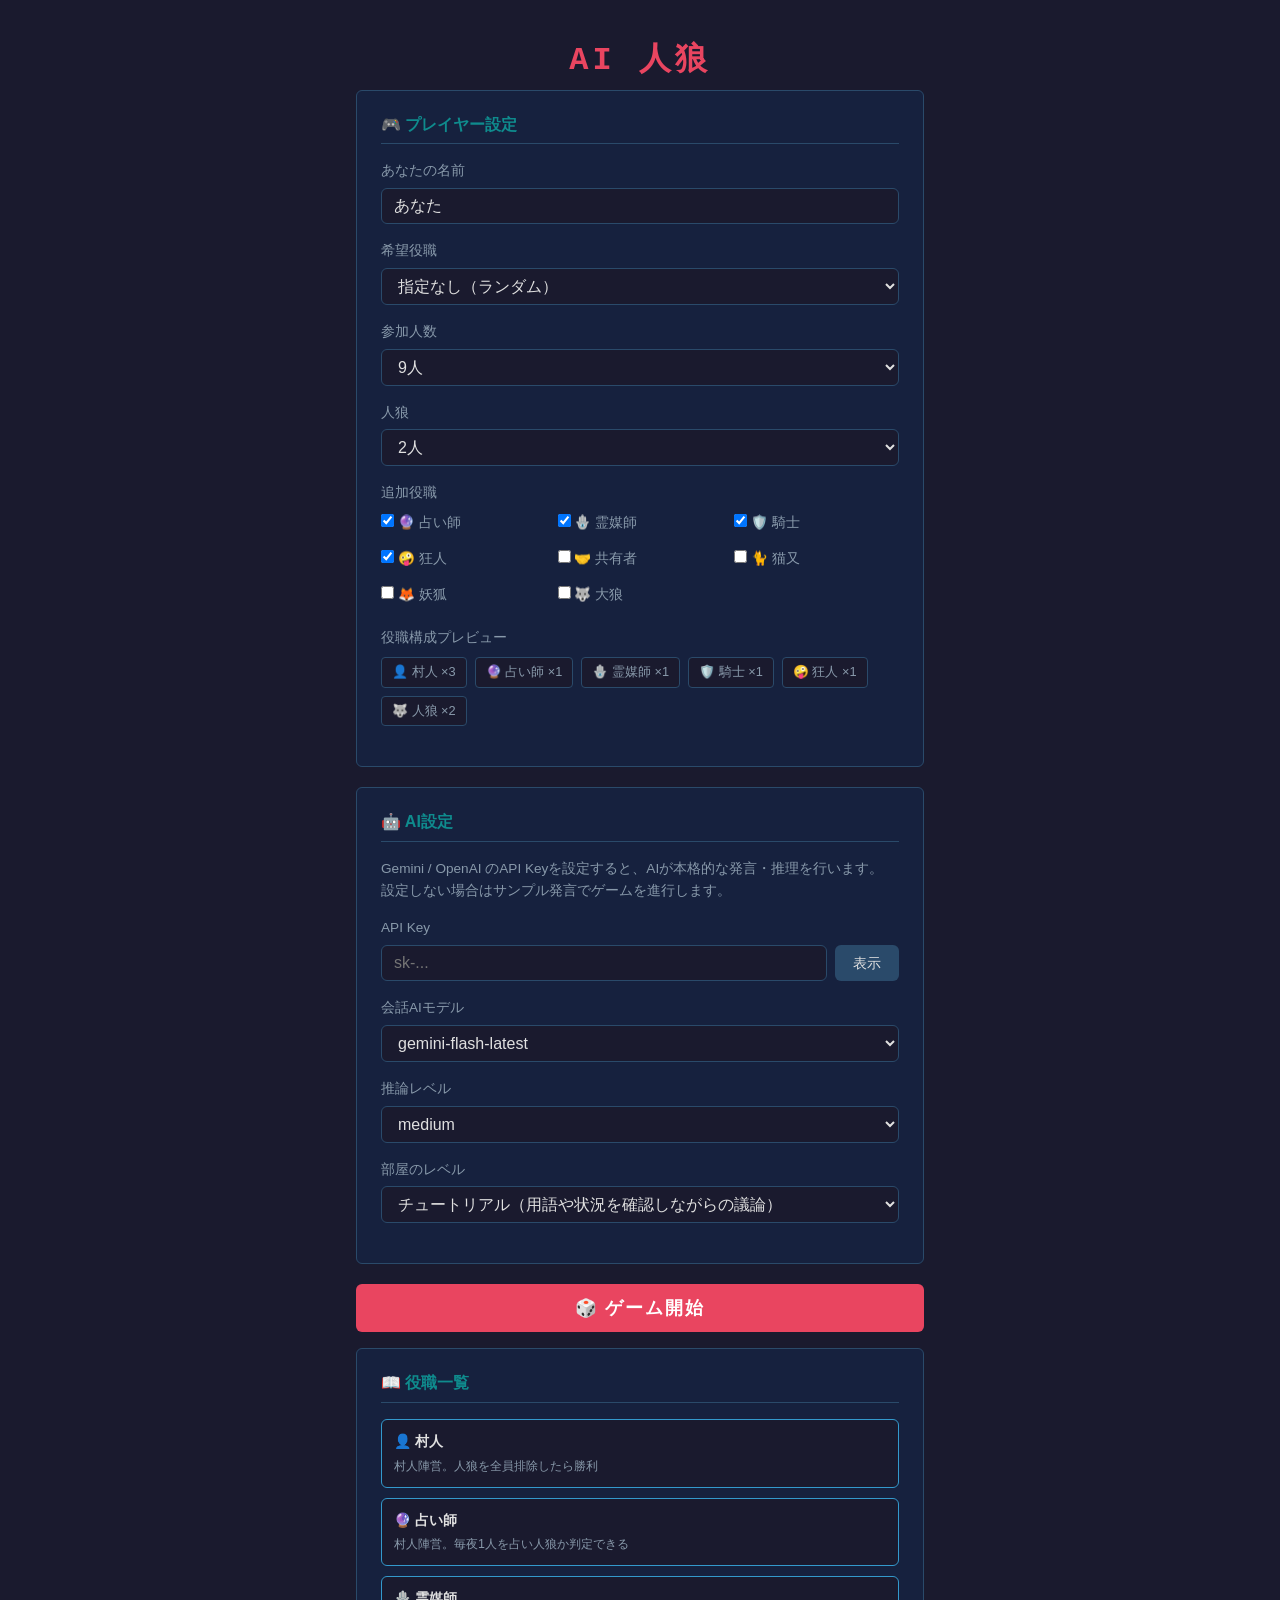
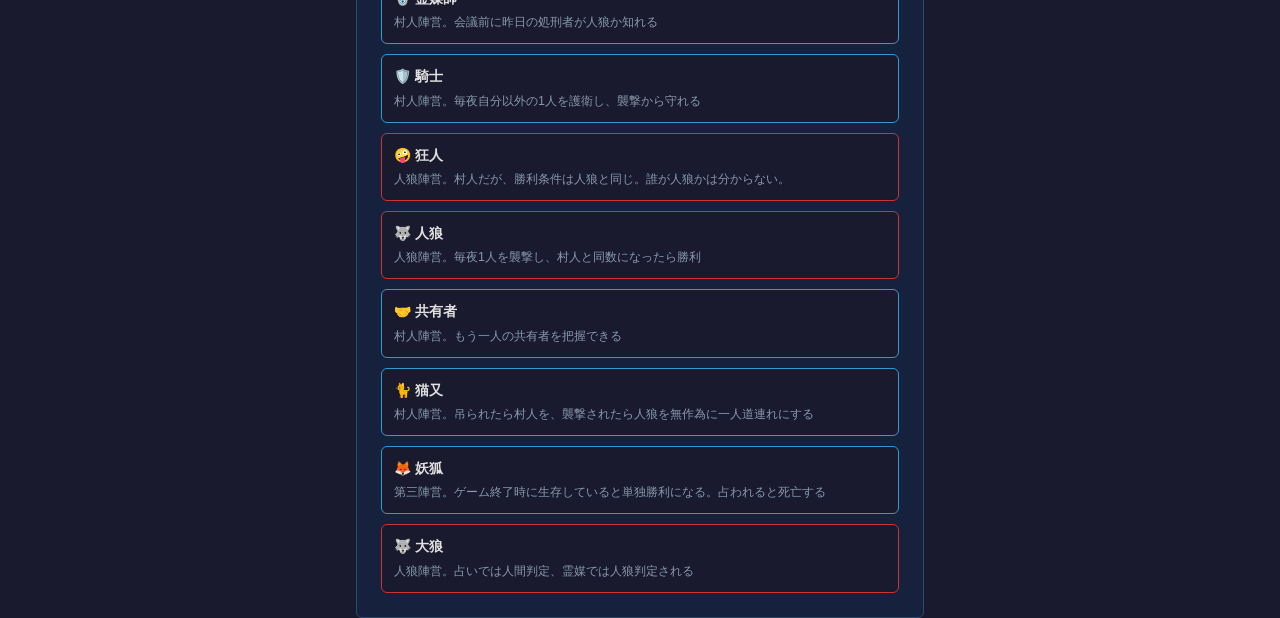
==== commit cfc17d90: "UI調整。キャラ調整" ====
--- a/index.html
+++ b/index.html
@@ -26,8 +26,8 @@
             type="text"
             id="player-name"
             class="form-control"
-            placeholder="村人A"
-            maxlength="16"
+            placeholder="あなた"
+            maxlength="5"
             value="あなた"
           />
         </div>
@@ -138,7 +138,7 @@
         <div class="form-group">
           <label for="room-level">部屋のレベル</label>
           <select id="room-level" class="form-control">
-            <option value="tutorial" selected>チュートリアル（用語やセオリーの解説を交えた議論）</option>
+            <option value="tutorial" selected>チュートリアル（用語や状況を確認しながらの議論）</option>
             <option value="beginner">初級者</option>
             <option value="intermediate">中級者</option>
             <option value="advanced">上級者</option>
--- a/css/style.css
+++ b/css/style.css
@@ -127,7 +127,7 @@
   border-radius: var(--radius);
   color: var(--text);
   padding: 8px 12px;
-  font-size: 0.9rem;
+  font-size: 16px;
   font-family: var(--font-main);
   transition: border-color 0.2s;
 }
@@ -461,7 +461,7 @@
 
 .co-role-select {
   width: auto;
-  font-size: 0.8rem;
+  font-size: 16px;
   padding: 4px 8px;
 }
 
@@ -473,7 +473,7 @@
   color: var(--text);
   padding: 6px 10px;
   font-family: var(--font-main);
-  font-size: 0.9rem;
+  font-size: 16px;
   resize: none;
 }
 
@@ -733,6 +733,21 @@
   .player-portrait--card {
     width: 56px;
     height: 56px;
+  }
+
+  .player-card .player-name-icon {
+    display: none;
+  }
+
+  .player-card__role-overlay {
+    display: block;
+    position: absolute;
+    bottom: 2px;
+    left: 2px;
+    font-size: 1rem;
+    line-height: 1;
+    text-shadow: -1px -1px 0 #000, 1px -1px 0 #000, -1px 1px 0 #000, 1px 1px 0 #000;
+    pointer-events: none;
   }
 
   .bbs-area {
@@ -893,6 +908,11 @@
   pointer-events: none;
 }
 
+/* ===== プレイヤーカード役職絵文字オーバーレイ ===== */
+.player-card__role-overlay {
+  display: none;
+}
+
 /* ===== CO役職ごとのプレイヤー名カラー ===== */
 .player-name-text {
   color: #ffffff;
@@ -973,3 +993,27 @@
   cursor: not-allowed;
 }
 
+/* 様子を見るバー（chat-form より上に帯として表示） */
+.watch-bar {
+  display: flex;
+  min-height: 0;
+}
+
+.watch-bar:empty {
+  display: none;
+}
+
+.btn--watch-bar {
+  width: 100%;
+  display: block;
+  text-align: center;
+  border-radius: 0;
+  padding: 6px 12px;
+  font-size: 0.9rem;
+  border-left: none;
+  border-right: none;
+  border-top: none;
+  border-bottom: 1px solid #2a5a3a;
+  margin: 0;
+}
+
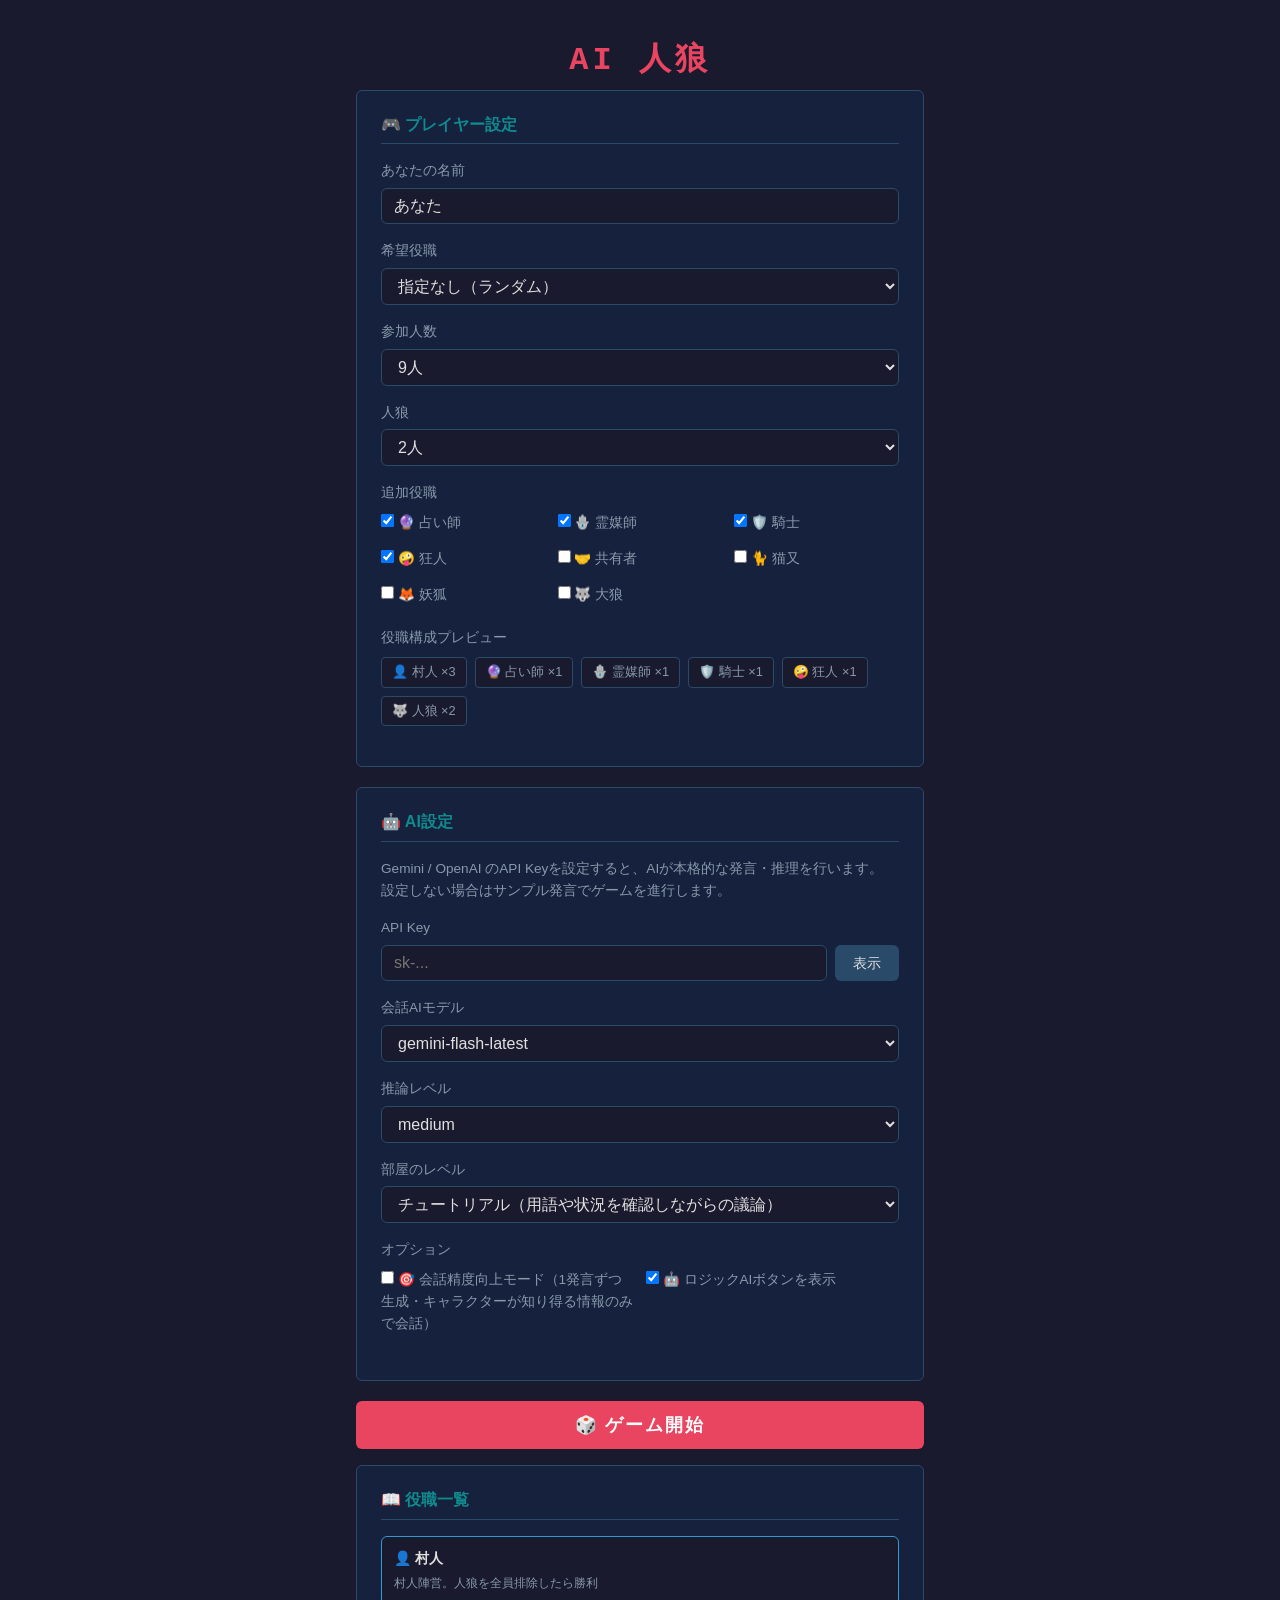
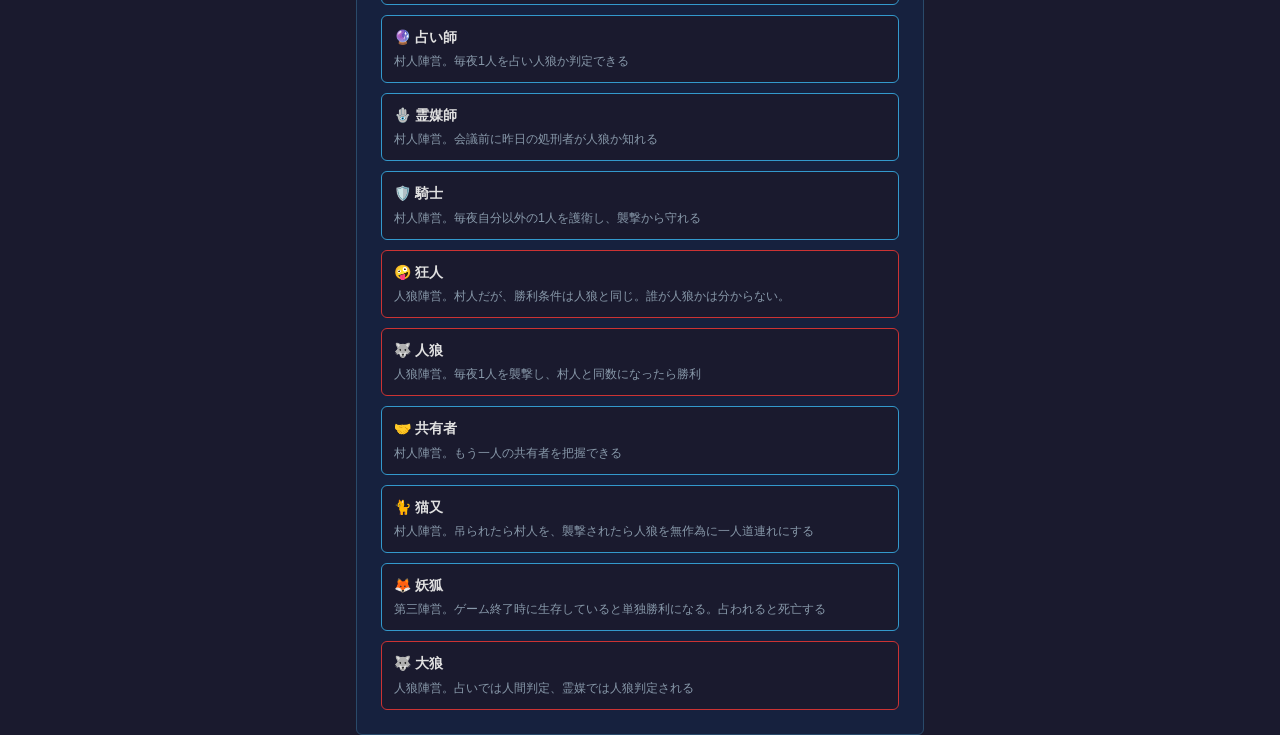
==== commit 495dff1e: "feat: add precision conversation mode and split prompts.js into separate files Agent-Logs-Url: https" ====
--- a/index.html
+++ b/index.html
@@ -144,6 +144,20 @@
             <option value="advanced">上級者</option>
           </select>
         </div>
+
+        <div class="form-group">
+          <label>オプション</label>
+          <div class="role-options">
+            <label class="role-option">
+              <input type="checkbox" id="precision-mode" />
+              🎯 会話精度向上モード（1発言ずつ生成・キャラクターが知り得る情報のみで会話）
+            </label>
+            <label class="role-option">
+              <input type="checkbox" id="show-logic-ai" checked />
+              🤖 ロジックAIボタンを表示
+            </label>
+          </div>
+        </div>
       </div>
 
       <button type="submit" class="btn btn--start">🎲 ゲーム開始</button>
--- a/css/style.css
+++ b/css/style.css
@@ -735,10 +735,6 @@
     height: 56px;
   }
 
-  .player-card .player-name-icon {
-    display: none;
-  }
-
   .player-card__role-overlay {
     display: block;
     position: absolute;
@@ -913,6 +909,22 @@
   display: none;
 }
 
+/* player-portrait-wrapper 内の player-name-icon（役職アイコン）を左下に重ねる */
+.player-portrait-wrapper .player-name-icon--portrait {
+  position: absolute;
+  bottom: 0;
+  left: 0;
+  font-size: 1.5rem;
+  line-height: 1;
+  pointer-events: none;
+  z-index: 1;
+  text-shadow:
+    -1px -1px 0 #000,
+     1px -1px 0 #000,
+    -1px  1px 0 #000,
+     1px  1px 0 #000;
+}
+
 /* ===== CO役職ごとのプレイヤー名カラー ===== */
 .player-name-text {
   color: #ffffff;
@@ -927,6 +939,19 @@
 .player-name--co-shared    { color: #44cc66; }
 .player-name--co-cat       { color: #ffcc00; }
 .player-name--co-fox       { color: #FF00FF; }
+
+/* ===== 占い結果アイコン（⚪️/⚫️）===== */
+.player-verdict-icon {
+  font-size: 0.6em;
+  vertical-align: top;
+  line-height: 1;
+}
+
+/* ポートレート上の占い結果アイコンはtext-shadowを打ち消し、下揃えにする */
+.player-verdict-icon--portrait {
+  text-shadow: none;
+  vertical-align: bottom;
+}
 
 /* ===== 人狼専用チャット背景 ===== */
 .chat-bar--wolf-chat {
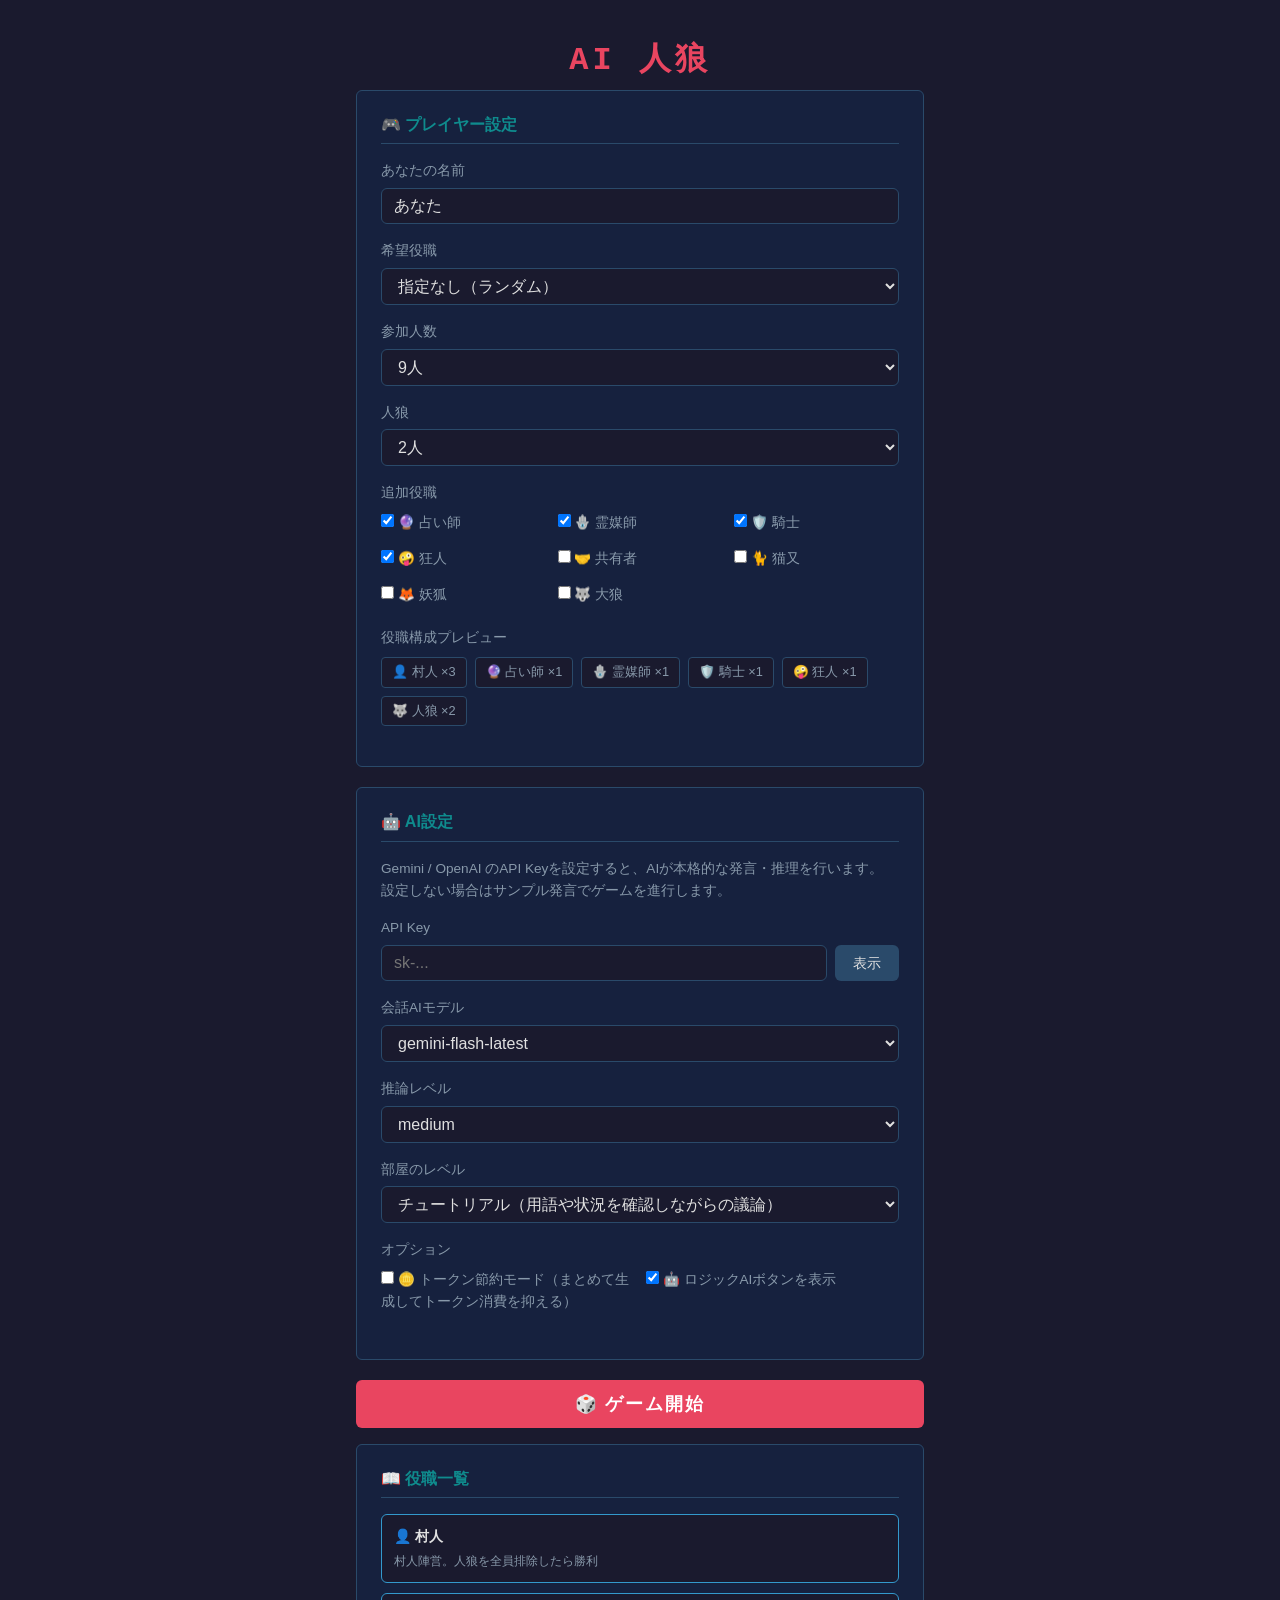
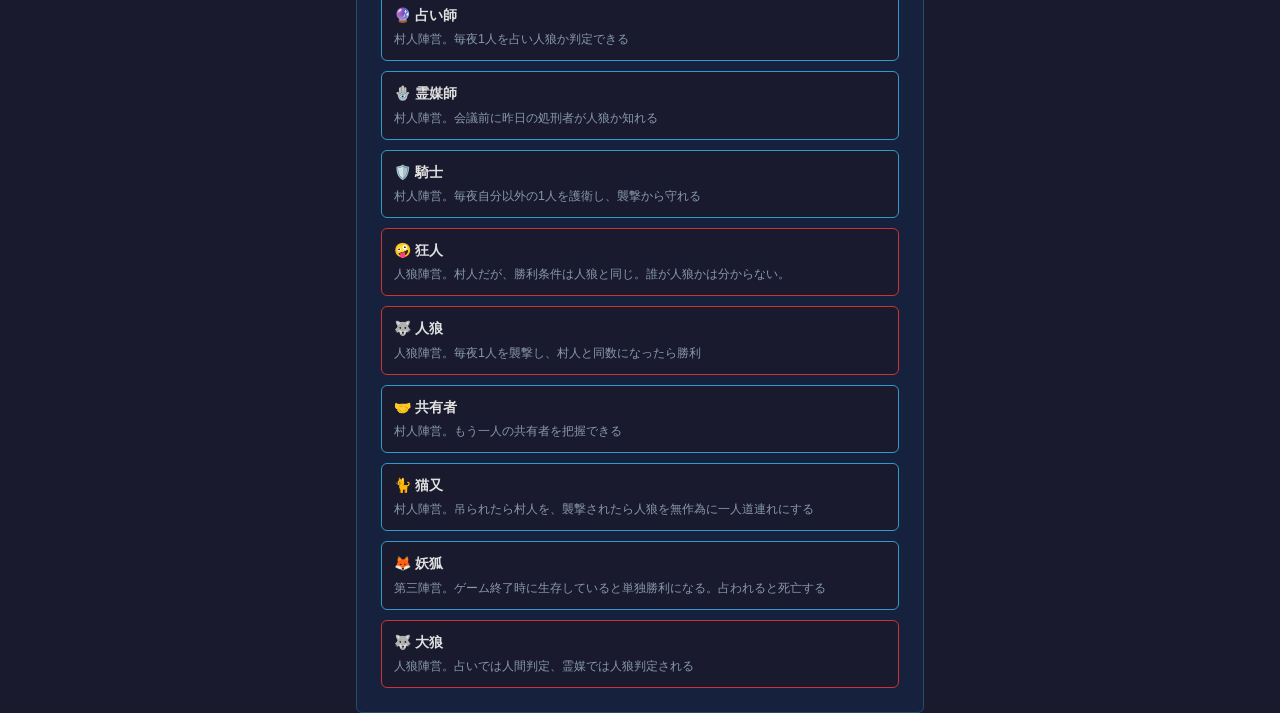
==== commit bebda73d: "Implement storyteller conversation flow Agent-Logs-Url: https://github.com/yamara-mh/ai_werewolf/ses" ====
--- a/index.html
+++ b/index.html
@@ -149,8 +149,8 @@
           <label>オプション</label>
           <div class="role-options">
             <label class="role-option">
-              <input type="checkbox" id="precision-mode" />
-              🎯 会話精度向上モード（1発言ずつ生成・キャラクターが知り得る情報のみで会話）
+              <input type="checkbox" id="token-saving-mode" />
+              🪙 トークン節約モード（まとめて生成してトークン消費を抑える）
             </label>
             <label class="role-option">
               <input type="checkbox" id="show-logic-ai" checked />
--- a/css/style.css
+++ b/css/style.css
@@ -964,6 +964,36 @@
   border-color: #7a2020;
 }
 
+/* role-label を狼チャットボタンとして使う */
+.chat-role-label {
+  position: relative;
+  display: inline-block;
+  user-select: none;
+}
+
+.chat-role-label--wolf-chat {
+  background: #3a1020;
+  border-color: #cc3333;
+  color: #ff8888;
+}
+
+.chat-role-label[style*="pointer"]:hover {
+  opacity: 0.8;
+}
+
+/* 未読狼チャット通知ドット */
+.wolf-chat-notification-dot {
+  position: absolute;
+  top: -3px;
+  right: -3px;
+  width: 8px;
+  height: 8px;
+  background: #ff4444;
+  border-radius: 50%;
+  border: 1px solid var(--bg-card);
+  pointer-events: none;
+}
+
 /* ===== ローディングオーバーレイ ===== */
 .loading-overlay {
   position: fixed;
@@ -1021,6 +1051,8 @@
 /* 様子を見るバー（chat-form より上に帯として表示） */
 .watch-bar {
   display: flex;
+  flex-direction: column;
+  width: 100%;
   min-height: 0;
 }
 
@@ -1042,3 +1074,12 @@
   margin: 0;
 }
 
+.watch-bar__notice {
+  width: 100%;
+  padding: 6px 12px;
+  box-sizing: border-box;
+  background: #3a2a12;
+  color: #ffd27a;
+  font-size: 0.85rem;
+  border-bottom: 1px solid #6b4a1f;
+}
